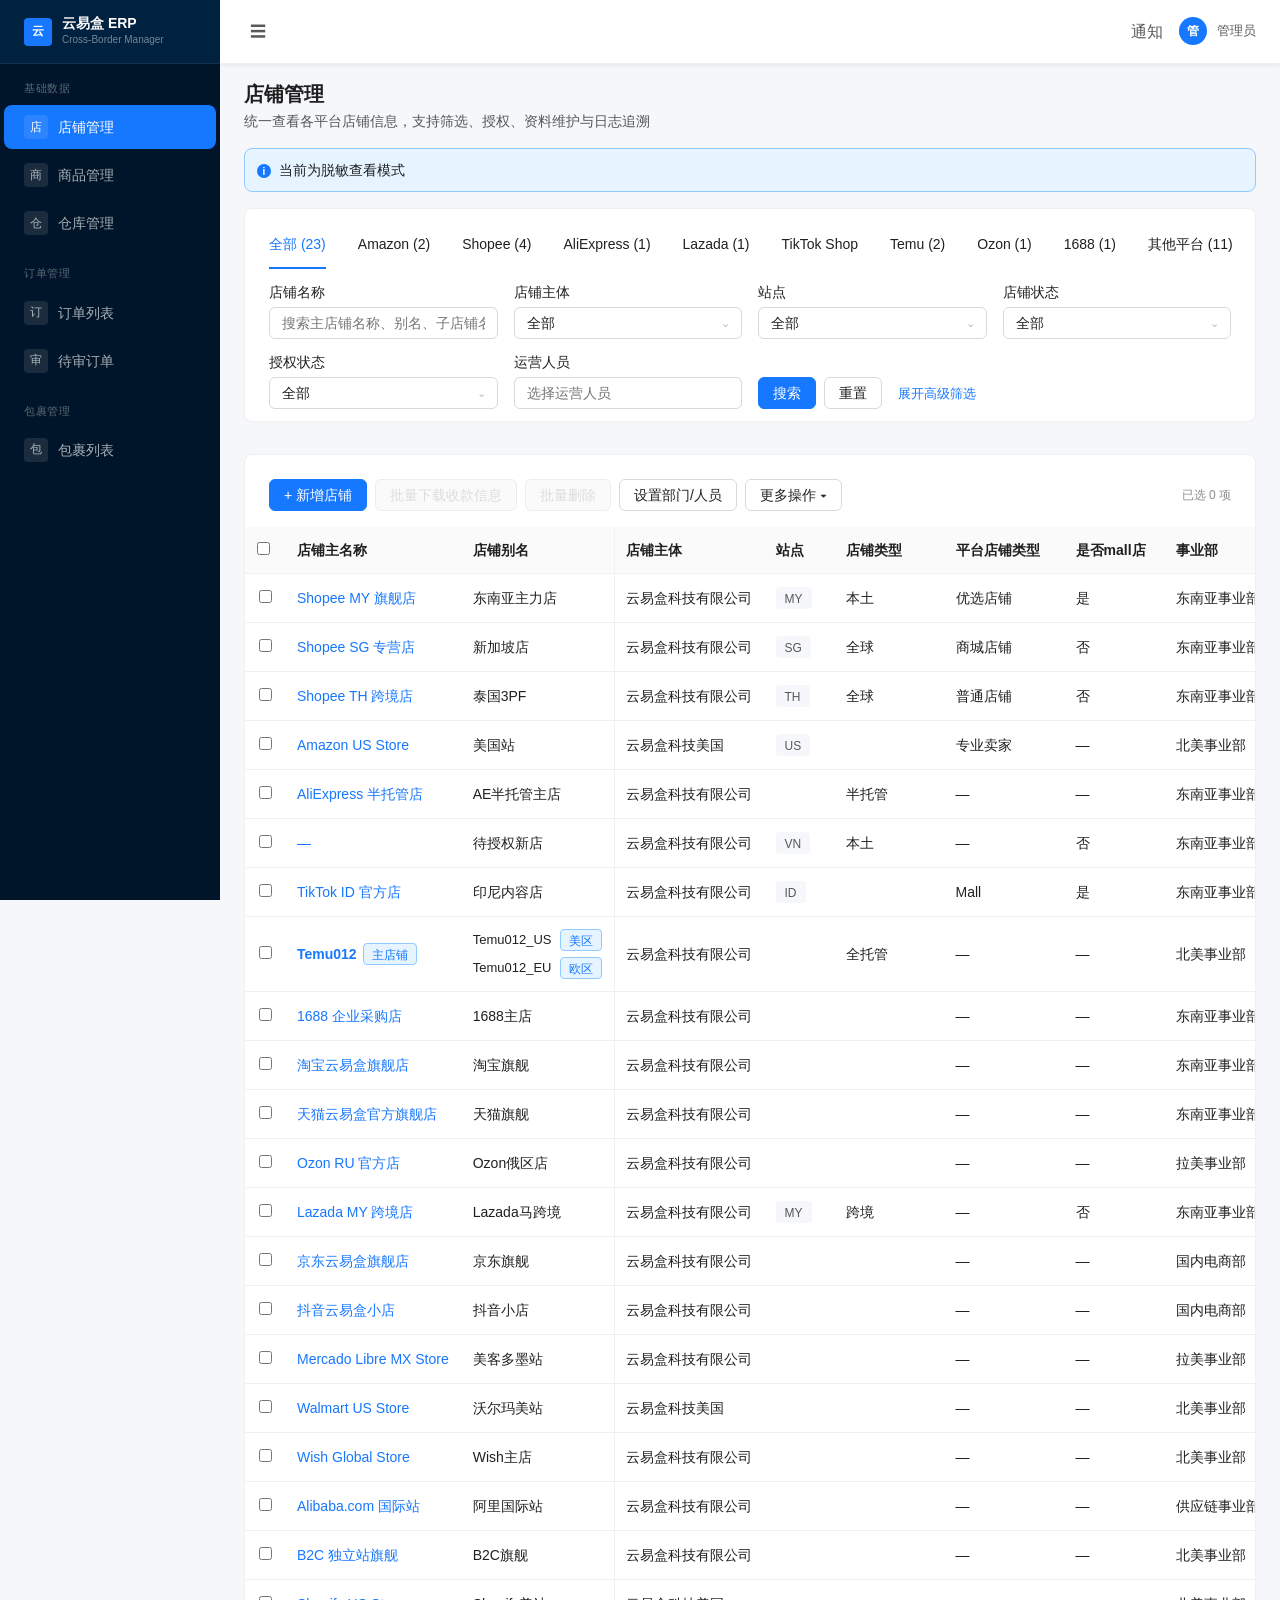
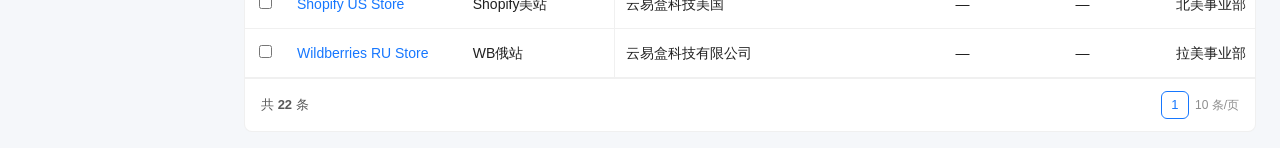
==== prototype/store-management/index.html @ 73f5e8ab "publish store-management 202608071005" ====
﻿<!doctype html>
<html lang="zh-CN">
<head>
  <!-- build:202608071005 -->
<meta name="build-commit" content="ozon-ui-202608041520">
<meta name="build-time" content="2026-08-04T15:20:00+08:00">
  <meta charset="UTF-8" />
  <meta name="viewport" content="width=device-width, initial-scale=1.0" />
  <title>店铺管理 · 跨境电商 ERP</title>
  <link rel="stylesheet" href="../../ui-library/tokens.css" />
  <link rel="stylesheet" href="styles.css?v=202608071005" />
</head>
<body>
<div class="erp-shell">

  <!-- 左侧导航 -->
  <aside class="sidebar">
    <div class="brand">
      <div class="brand-mark">云</div>
      <div>
        <div class="brand-title">云易盒 ERP</div>
        <div class="brand-subtitle">Cross-Border Manager</div>
      </div>
    </div>
    <nav class="side-menu">
      <div class="menu-group">基础数据</div>
      <button class="side-item active"><span class="side-icon">店</span><span>店铺管理</span></button>
      <button class="side-item"><span class="side-icon">商</span><span>商品管理</span></button>
      <button class="side-item"><span class="side-icon">仓</span><span>仓库管理</span></button>
      <div class="menu-group">订单管理</div>
      <button class="side-item"><span class="side-icon">订</span><span>订单列表</span></button>
      <button class="side-item"><span class="side-icon">审</span><span>待审订单</span></button>
      <div class="menu-group">包裹管理</div>
      <button class="side-item"><span class="side-icon">包</span><span>包裹列表</span></button>
    </nav>
  </aside>

  <!-- 主区域 -->
  <main class="main">
    <header class="page-header">
      <div class="header-left">
        <button class="header-icon-btn">☰</button>
      </div>
      <div class="header-meta">
        <button class="header-icon-btn">通知</button>
        <span class="avatar">管</span><span>管理员</span>
      </div>
    </header>

    <!-- 页面标题 -->
    <section class="page-title-panel">
      <div>
        <h1>店铺管理</h1>
        <p>统一查看各平台店铺信息，支持筛选、授权、资料维护与日志追溯</p>
      </div>
    </section>

    <section class="sensitive-alert">当前为脱敏查看模式</section>

    <!-- 平台 Tab -->
    <section class="platform-tabs">
      <button class="platform-tab active">全部 (23)</button>
      <button class="platform-tab">Amazon (2)</button>
      <button class="platform-tab">Shopee (4)</button>
      <button class="platform-tab">AliExpress (1)</button>
      <button class="platform-tab">Lazada (1)</button>
      <button class="platform-tab">TikTok Shop</button>
      <button class="platform-tab">Temu (2)</button>
      <button class="platform-tab">Ozon (1)</button>
      <button class="platform-tab">1688 (1)</button>
      <button class="platform-tab">其他平台 (11)</button>
    </section>

    <!-- 查询区 -->
    <section class="content-panel query-panel">
      <div class="query-grid">
        <div class="field">
          <label>店铺名称</label>
          <input id="filterKeyword" placeholder="搜索主店铺名称、别名、子店铺名称" />
        </div>
        <div class="field">
          <label>店铺主体</label>
          <select class="ant-select" id="filterBody"><option>全部</option><option>云易盒科技有限公司</option><option>云易盒科技美国</option></select>
        </div>
        <div class="field">
          <label>站点</label>
          <select class="ant-select" id="filterSite"><option>全部</option><option>MY</option><option>SG</option><option>TH</option><option>TW</option><option>ID</option><option>VN</option><option>PH</option><option>BR</option><option>US</option><option>EU</option><option>RU</option><option>CN</option></select>
        </div>
        <div class="field">
          <label>店铺状态</label>
          <select class="ant-select" id="filterStatus"><option>全部</option><option>启用</option><option>停用</option><option>注销</option></select>
        </div>
        <div class="field">
          <label>授权状态</label>
          <select class="ant-select" id="filterAuth"><option>全部</option><option>已授权</option><option>即将过期</option><option>已过期</option><option>未授权</option></select>
        </div>
        <div class="field">
          <label>运营人员</label>
          <input id="filterOperator" placeholder="选择运营人员" />
        </div>
        <div class="field advanced-field" hidden>
          <label>是否主账号</label>
          <select class="ant-select" id="filterMainAccount"><option>全部</option><option>是</option><option>否</option></select>
        </div>
        <div class="field advanced-field" hidden>
          <label>是否 SIP</label>
          <select class="ant-select" id="filterSip"><option>全部</option><option>是</option><option>否</option></select>
        </div>
        <div class="field advanced-field" hidden>
          <label>平台店铺类型</label>
          <select class="ant-select" id="filterPlatformType"><option>全部</option><option>优选店铺</option><option>商城店铺</option><option>普通店铺</option><option>专业卖家</option></select>
        </div>
        <div class="field advanced-field" hidden>
          <label>事业部</label>
          <select class="ant-select" id="filterBU"><option>全部</option><option>东南亚事业部</option><option>北美事业部</option><option>拉美事业部</option></select>
        </div>
        <div class="query-actions">
          <button class="btn primary" id="btnSearch" type="button">搜索</button>
          <button class="btn" id="btnReset" type="button">重置</button>
          <button class="btn-link" id="btnToggleAdvanced" type="button">展开高级筛选</button>
        </div>
      </div>
    </section>

    <!-- 操作区 -->
    <section class="action-bar">
      <div class="action-left">
        <button class="btn primary" id="btnAddStore">+ 新增店铺</button>
        <button class="btn" disabled id="btnBatchDownloadPayment" type="button">批量下载收款信息</button>
        <button class="btn" disabled id="btnBatchDelete">批量删除</button>
        <button class="btn">设置部门/人员</button>
        <div class="action-dropdown">
          <button class="btn">更多操作 ▾</button>
        </div>
      </div>
      <div class="action-right">
        <span class="action-count" id="selectedCount">已选 0 项</span>
      </div>
    </section>

    <!-- 列表区 -->
    <section class="content-panel list-panel">
      <div class="table-wrap">
        <table class="data-table" id="storeTable">
          <thead>
            <tr>
              <th class="col-check"><input type="checkbox" id="selectAll" /></th>
              <th class="col-name">店铺主名称</th>
              <th class="col-alias">店铺别名</th>
              <th class="col-body">店铺主体</th>
              <th class="col-site col-site-field">站点</th>
              <th class="col-region platform-col platform-amazon">区域</th>
              <th class="col-type col-type-field">店铺类型</th>
              <th class="col-platform-type">平台店铺类型</th>
              <th class="col-sub platform-col platform-shopee">子店铺名称</th>
              <th class="col-shopee-ext platform-col platform-shopee">主账号 / SIP</th>
              <th class="col-mall platform-col platform-mall">是否mall店</th>
              <th class="col-child-count platform-col platform-shopee">关联子店铺数</th>
              <th class="col-ad-name platform-col platform-tiktok">广告户名称</th>
              <th class="col-bc-id platform-col platform-tiktok">BC ID</th>
              <th class="col-bu">事业部</th>
              <th class="col-status">店铺状态</th>
              <th class="col-auth">授权状态</th>
              <th class="col-auth-time">授权时间</th>
              <th class="col-expire">授权到期</th>
              <th class="col-sync">同步订单时间</th>
              <th class="col-ops">运营/客服</th>
              <th class="col-actions">操作</th>
            </tr>
          </thead>
          <tbody id="storeTableBody"></tbody>
        </table>
      </div>
      <div class="table-footer">
        <span>共 <strong id="totalCount">5</strong> 条</span>
        <div class="pagination">
          <button class="page-btn active">1</button>
          <span class="page-size">10 条/页</span>
        </div>
      </div>
    </section>
  </main>
</div>

<!-- ============ 关联子店铺列表 ============ -->
<div class="drawer-overlay" id="drawerChildStores" hidden>
  <div class="drawer child-store-drawer">
    <div class="drawer-header">
      <div class="drawer-title-row">
        <button class="drawer-close inline-close" id="btnCloseChildStores">✕</button>
        <h3>关联子店铺列表</h3>
        <span class="tag tag-blue" id="childParentAlias">—</span>
      </div>
    </div>
    <div class="drawer-body">
      <p class="drawer-help" id="childStoreSummary">当前全球店主账号关联的子店铺，子店铺授权 Token 随主账号统一刷新。</p>
      <table class="child-store-table">
        <thead>
          <tr>
            <th>系统别名</th>
            <th>站点</th>
            <th>授权状态</th>
            <th>操作</th>
          </tr>
        </thead>
        <tbody id="childStoreRows"></tbody>
      </table>
    </div>
  </div>
</div>

<!-- ============ 授权成功后批量权限设置 ============ -->
<div class="modal-overlay" id="modalPostAuthPermission" hidden>
  <div class="modal post-auth-permission-modal">
    <div class="modal-header">
      <div>
        <h3>批量设置店铺用户权限</h3>
        <p class="modal-subtitle">授权成功后，为本次录入的店铺快速分配可访问用户与权限。</p>
      </div>
      <button class="modal-close" id="btnClosePostAuthPermission">✕</button>
    </div>
    <div class="modal-body">
      <div class="alert-info permission-guide">已录入 <strong id="postAuthStoreCount">0</strong> 个店铺。勾选用户与权限后，将批量应用到下方店铺。</div>
      <div class="form-section-title">本次授权店铺</div>
      <div class="permission-store-list" id="postAuthStoreList"></div>
      <div class="form-section-title">选择用户</div>
      <div class="checkbox-grid permission-user-grid">
        <label><input type="checkbox" class="permission-user-check" value="张三" checked /> 张三</label>
        <label><input type="checkbox" class="permission-user-check" value="李四" /> 李四</label>
        <label><input type="checkbox" class="permission-user-check" value="王五" /> 王五</label>
        <label><input type="checkbox" class="permission-user-check" value="赵六" /> 赵六</label>
      </div>
      <div class="form-section-title">批量权限</div>
      <div class="checkbox-grid">
        <label><input type="checkbox" class="post-auth-permission-check" value="订单查看" checked /> 订单查看</label>
        <label><input type="checkbox" class="post-auth-permission-check" value="商品管理" /> 商品管理</label>
        <label><input type="checkbox" class="post-auth-permission-check" value="库存同步" /> 库存同步</label>
        <label><input type="checkbox" class="post-auth-permission-check" value="资金信息查看" /> 资金信息查看</label>
      </div>
    </div>
    <div class="modal-footer">
      <button class="btn" id="btnSkipPostAuthPermission" type="button">稍后设置</button>
      <button class="btn primary" id="btnSavePostAuthPermission" type="button">批量设置并完成</button>
    </div>
  </div>
</div>

<!-- ============ Shopee 授权回调后系统录入 ============ -->
<div class="modal-overlay" id="modalShopeeAuthResult" hidden>
  <div class="modal shopee-auth-modal">
    <div class="modal-header">
      <h3>Shopee 平台新增授权录入</h3>
      <button class="modal-close" id="btnCloseShopeeAuthResult">✕</button>
    </div>
    <div class="modal-body">
      <div class="auth-progress">
        <div class="progress-step done"><span>✓</span><strong>发起授权</strong></div>
        <div class="progress-line"></div>
        <div class="progress-step done"><span>✓</span><strong>平台确认</strong></div>
        <div class="progress-line"></div>
        <div class="progress-step active"><span>3</span><strong>系统录入</strong></div>
      </div>
      <div class="auth-result-state">
        <div class="success-mark">✓</div>
        <h3>授权成功！共获取到 <span id="shopeeAssetCount">0</span> 个店铺资产</h3>
        <p>请为以下店铺设置系统别名，以便在系统内标识。所有返回店铺均填写后才可确认录入。</p>
      </div>
      <div class="alias-error" id="aliasError" hidden>请补充所有店铺的系统别名；不需要录入时请点击取消录入。</div>
      <table class="auth-result-table">
        <thead>
          <tr>
            <th>后台店铺名称</th>
            <th>站点</th>
            <th>系统别名（必填）</th>
          </tr>
        </thead>
        <tbody id="shopeeAuthAssetRows"></tbody>
      </table>
      <p class="form-help">主店铺与所有子店铺都必须完成命名后才允许保存；未填写时系统不会创建任何店铺记录。</p>
    </div>
    <div class="modal-footer">
      <button class="btn" id="btnCancelShopeeAuthResult" type="button">取消录入</button>
      <button class="btn primary" id="btnConfirmShopeeAuthResult" type="button">确认录入系统</button>
    </div>
  </div>
</div>

<!-- ============ 店铺详情抽屉 ============ -->
<div class="drawer-overlay" id="drawerDetail" hidden>
  <div class="drawer detail-primary">
    <div class="drawer-header">
      <h3 id="detailDrawerTitle">店铺详情</h3>
      <button class="drawer-close" id="btnCloseDetail">✕</button>
    </div>
    <div class="drawer-body">
      <!-- 顶部摘要 -->
      <div class="detail-summary">
        <div class="summary-item"><span class="summary-label">店铺名称</span><span class="summary-value" id="detailName">—</span></div>
        <div class="summary-item"><span class="summary-label">平台</span><span id="detailPlatform" class="tag tag-blue">Shopee</span></div>
        <div class="summary-item" id="detailSiteItem"><span class="summary-label">站点</span><span id="detailSite" class="tag">—</span></div>
        <div class="summary-item"><span class="summary-label">店铺状态</span><span id="detailStatus" class="tag tag-green">启用</span></div>
        <div class="summary-item"><span class="summary-label">授权状态</span><span id="detailAuthStatus" class="tag tag-green">已授权</span></div>
      </div>

      <!-- Tabs -->
      <div class="detail-tabs">
        <button class="detail-tab active" data-tab="basic">基础资料</button>
        <button class="detail-tab" data-tab="biz">业务信息</button>
        <button class="detail-tab" data-tab="auth">授权信息</button>
        <button class="detail-tab" data-tab="log">操作日志</button>
      </div>

      <!-- 基础资料 -->
      <div class="tab-content active" id="tabBasic">
        <div class="tab-toolbar">
          <button class="btn primary" id="btnEditBasic" type="button">编辑基础资料</button>
        </div>
        <div class="card">
          <div class="card-title">基础识别信息</div>
          <div class="desc-grid">
            <div class="desc-item"><span class="desc-label">电商平台</span><span class="desc-value" id="basicPlatform">—</span></div>
            <div class="desc-item"><span class="desc-label">云易盒店铺别名</span><span class="desc-value" id="basicAlias">—</span></div>
            <div class="desc-item"><span class="desc-label">后台店铺ID</span><span class="desc-value" id="basicShopId">—</span></div>
            <div class="desc-item"><span class="desc-label">后台店铺名称</span><span class="desc-value" id="basicShopName">—</span></div>
            <div class="desc-item"><span class="desc-label">店铺邮箱</span><span class="desc-value" id="basicEmail">—</span></div>
            <div class="desc-item" id="basicSiteItem"><span class="desc-label">站点</span><span class="desc-value" id="basicSite">—</span></div>
            <div class="desc-item" id="basicTypeItem"><span class="desc-label">店铺类型</span><span class="desc-value" id="basicType">—</span></div>
            <div class="desc-item platform-detail-shopee"><span class="desc-label">是否主账号授权</span><span class="desc-value" id="basicMainAcct">—</span></div>
            <div class="desc-item platform-detail-shopee"><span class="desc-label">是否SIP</span><span class="desc-value" id="basicSip">—</span></div>
            <div class="desc-item platform-detail-mall"><span class="desc-label">是否mall店</span><span class="desc-value" id="basicIsMall">—</span></div>
            <div class="desc-item platform-detail-tiktok"><span class="desc-label">广告户 ID</span><span class="desc-value" id="basicAdAccountId">—</span></div>
            <div class="desc-item platform-detail-tiktok"><span class="desc-label">BC ID</span><span class="desc-value" id="basicBcId">—</span></div>
          </div>
        </div>
        <div class="card">
          <div class="card-title">账号环境与注册信息</div>
          <div class="desc-grid">
            <div class="desc-item"><span class="desc-label">浏览器名称</span><span class="desc-value" id="basicBrowserName">—</span></div>
            <div class="desc-item"><span class="desc-label">浏览器店铺名称</span><span class="desc-value" id="basicBrowserStore">—</span></div>
            <div class="desc-item"><span class="desc-label">账号注册类型</span><span class="desc-value" id="basicAccountType">—</span></div>
            <div class="desc-item"><span class="desc-label">注册类型</span><span class="desc-value" id="basicRegistrationType">—</span></div>
            <div class="desc-item"><span class="desc-label">注册主体</span><span class="desc-value" id="basicRegistrationCompany">—</span></div>
            <div class="desc-item"><span class="desc-label">注册/信用代码</span><span class="desc-value" id="basicRegistrationCode">—</span></div>
            <div class="desc-item"><span class="desc-label">企业注册时间</span><span class="desc-value" id="basicRegistrationDate">—</span></div>
          </div>
        </div>
      </div>

      <!-- 业务信息 -->
      <div class="tab-content" id="tabBiz" hidden>
        <div class="tab-toolbar">
          <div class="sensitive-bar" id="sensitiveBar">当前为脱敏查看模式</div>
          <button class="btn" id="btnUnlockSensitive" type="button">查看完整资金信息</button>
          <button class="btn" id="btnLockSensitive" type="button" hidden>重新锁定资金信息</button>
          <button class="btn primary" id="btnEditBiz" type="button">编辑业务信息</button>
        </div>
        <div class="card">
          <div class="card-title">生命周期信息</div>
          <div class="desc-grid">
            <div class="desc-item"><span class="desc-label">账号需求部门</span><span class="desc-value" id="bizDept">—</span></div>
            <div class="desc-item"><span class="desc-label">账号需求负责人</span><span class="desc-value" id="bizOwner">—</span></div>
            <div class="desc-item"><span class="desc-label">店铺使用状态</span><span class="desc-value" id="bizUseStatus">—</span></div>
            <div class="desc-item"><span class="desc-label">注销日期</span><span class="desc-value" id="bizCancelDate">—</span></div>
          </div>
        </div>
        <div class="card">
          <div class="card-title">收款信息</div>
          <div class="card-actions">
            <button class="btn" id="btnDownloadPayment" type="button">下载收款信息</button>
          </div>
          <div class="payment-list" id="paymentList"></div>
        </div>
        <div class="card">
          <div class="card-title">保证金信息</div>
          <div class="desc-grid">
            <div class="desc-item"><span class="desc-label">是否缴纳保证金</span><span class="desc-value" id="depositHas">—</span></div>
            <div class="desc-item"><span class="desc-label">保证金退回状态</span><span class="desc-value" id="depositRefundStatus">—</span></div>
            <div class="desc-item"><span class="desc-label">保证金缴纳账号</span><span class="desc-value sensitive-value" id="depositAccount">—</span></div>
            <div class="desc-item"><span class="desc-label">保证金缴纳金额</span><span class="desc-value" id="depositAmount">—</span></div>
            <div class="desc-item"><span class="desc-label">保证金退回时间</span><span class="desc-value" id="depositRefundTime">—</span></div>
            <div class="desc-item"><span class="desc-label">退回流水号</span><span class="desc-value" id="depositRefundTransactionId">—</span></div>
          </div>
        </div>
        <div class="card">
          <div class="card-title">运营归属与备注</div>
          <div class="desc-grid">
            <div class="desc-item"><span class="desc-label">运营人员</span><span class="desc-value" id="bizOperator">—</span></div>
            <div class="desc-item"><span class="desc-label">客服人员</span><span class="desc-value" id="bizCs">—</span></div>
            <div class="desc-item"><span class="desc-label">事业部</span><span class="desc-value" id="bizBu">—</span></div>
            <div class="desc-item desc-wide"><span class="desc-label">备注</span><span class="desc-value" id="bizRemarks">—</span></div>
          </div>
        </div>
        <div class="card">
          <div class="card-title">关键字段变更记录</div>
          <div class="change-records">
            <div>
              <h4>注册主体变更</h4>
              <div id="bodyChangeRecords"></div>
            </div>
            <div>
              <h4>收款信息变更</h4>
              <div id="paymentChangeRecords"></div>
            </div>
          </div>
        </div>
      </div>

      <!-- 授权信息 -->
      <div class="tab-content" id="tabAuth" hidden>
        <!-- 非 Temu/Ozon：通用店铺授权摘要 -->
        <div class="card" id="genericAuthCard">
          <div class="card-title">店铺授权</div>
          <div class="desc-grid">
            <div class="desc-item"><span class="desc-label">授权状态</span><span id="authStatus" class="tag tag-green">—</span></div>
            <div class="desc-item"><span class="desc-label">授权时间</span><span class="desc-value" id="authTime">—</span></div>
            <div class="desc-item"><span class="desc-label">过期时间</span><span class="desc-value" id="authExpire">—</span></div>
            <div class="desc-item"><span class="desc-label">剩余天数</span><span class="desc-value" id="authRemain">—</span></div>
            <div class="desc-item"><span class="desc-label">主账号信息</span><span class="desc-value" id="authMainAccount">—</span></div>
          </div>
        </div>

        <!-- TikTok：广告授权信息（规则与列表气泡一致） -->
        <div class="card" id="tiktokAdAuthCard" hidden>
          <div class="card-title">广告授权信息</div>
          <div class="ad-auth-meta" style="margin-bottom:12px;">
            <span class="desc-label">广告授权状态</span>
            <span id="tiktokAdAuthStatus" class="tag tag-gray">—</span>
          </div>
          <div id="tiktokAdAuthList" class="tk-ad-account-list"></div>
        </div>

        <!-- Ozon：内联授权编辑 -->
        <div class="card" id="ozonAuthCard" hidden>
          <div class="card-title-bar">
            <div class="card-title" style="margin:0;border:none;padding:0;">店铺授权</div>
            <div class="ozon-auth-icons">
              <button type="button" class="icon-btn ozon-edit" id="btnOzonAuthEdit" title="编辑授权信息">✎</button>
              <button type="button" class="icon-btn primary" id="btnOzonAuthSave" title="保存" hidden>✓</button>
            </div>
          </div>
          <div class="ozon-auth-tip" id="ozonAuthTip" hidden>
            请编辑并完善 <strong>Client ID</strong>、<strong>API Key</strong> 完成授权（非必填，可稍后填写）
          </div>
          <div class="desc-grid ozon-auth-meta" style="margin-top:12px;">
            <div class="desc-item"><span class="desc-label">授权状态</span><span id="ozonAuthStatus" class="tag tag-green">—</span></div>
            <div class="desc-item"><span class="desc-label">过期时间</span><span class="desc-value" id="ozonAuthExpire">—</span></div>
            <div class="desc-item"><span class="desc-label">授权时间</span><span class="desc-value" id="ozonAuthTime">—</span></div>
            <div class="desc-item"><span class="desc-label">剩余天数</span><span class="desc-value" id="ozonAuthRemain">—</span></div>
            <div class="desc-item"><span class="desc-label">主账号信息</span><span class="desc-value" id="ozonAuthMainAccount">—</span></div>
          </div>
          <div class="ozon-cred-block" id="ozonCredBlock">
            <div class="ozon-field-row">
              <label class="ozon-field-label" for="inlineOzonClientId">Client ID:</label>
              <div class="ozon-field-control">
                <input class="form-input ozon-auth-input" id="inlineOzonClientId" placeholder="请输入" maxlength="20" disabled />
                <span class="ozon-view-value" id="viewOzonClientId" hidden>—</span>
              </div>
            </div>
            <div class="ozon-field-row">
              <label class="ozon-field-label" for="inlineOzonApiKey">API Key:</label>
              <div class="ozon-field-control">
                <input class="form-input ozon-auth-input" id="inlineOzonApiKey" placeholder="请输入" maxlength="36" disabled />
                <span class="ozon-view-value" id="viewOzonApiKey" hidden>—</span>
                <p class="token-field-note">注：账号授权后，数据会自动拉取，一般需要几十分钟到几小时不等。</p>
              </div>
            </div>
          </div>
        </div>

        <!-- Temu：内联授权编辑（字段同原抽屉，交互同 Ozon） -->
        <div class="card" id="temuAuthCard" hidden>
          <div class="card-title-bar">
            <div class="card-title" style="margin:0;border:none;padding:0;">店铺授权</div>
            <div class="temu-auth-icons">
              <button type="button" class="icon-btn ozon-edit" id="btnTemuAuthEdit" title="编辑授权信息">✎</button>
              <button type="button" class="icon-btn primary" id="btnTemuAuthSave" title="保存" hidden>✓</button>
            </div>
          </div>
          <div class="temu-auth-tip" id="temuAuthTip" hidden>
            请编辑并完善 <strong>商品拉取</strong>、<strong>订单拉取</strong> Token 信息完成授权（非必填，可稍后填写）
          </div>
          <div class="desc-grid temu-auth-meta" style="margin-top:12px;">
            <div class="desc-item"><span class="desc-label">授权状态</span><span id="temuAuthStatus" class="tag tag-green">—</span></div>
            <div class="desc-item"><span class="desc-label">过期时间</span><span class="desc-value" id="temuAuthExpire">—</span></div>
            <div class="desc-item"><span class="desc-label">授权时间</span><span class="desc-value" id="temuAuthTime">—</span></div>
            <div class="desc-item"><span class="desc-label">剩余天数</span><span class="desc-value" id="temuAuthRemain">—</span></div>
            <div class="desc-item"><span class="desc-label">主账号信息</span><span class="desc-value" id="temuAuthMainAccount">—</span></div>
          </div>

          <div class="token-kind-tabs" id="temuTokenKindTabs">
            <button type="button" class="token-kind-tab active" data-token-kind="product">商品拉取 Token 信息</button>
            <button type="button" class="token-kind-tab" data-token-kind="order">订单拉取 Token 信息</button>
          </div>

          <div class="temu-token-pane" id="temuTokenPaneProduct">
            <p class="token-hint">平台限制，token按照店铺维度，不用区分地区</p>
            <div class="token-panel" id="authProductTokenPanelView">
              <div class="token-form-row"><span class="token-label">access_token:</span><span class="token-value" id="authProductAccessToken">—</span></div>
              <div class="token-form-row"><span class="token-label">App Key:</span><span class="token-value" id="authProductAppKey">—</span></div>
              <div class="token-form-row"><span class="token-label">App Secret:</span><span class="token-value" id="authProductAppSecret">—</span></div>
            </div>
            <div class="token-panel token-panel-edit" id="authProductTokenPanelEdit" hidden>
              <div class="token-form-row">
                <label class="token-label" for="editProductAccessToken">access_token:</label>
                <input class="form-input temu-auth-input" id="editProductAccessToken" placeholder="accessToken" maxlength="128" />
              </div>
              <div class="token-form-row">
                <label class="token-label" for="editProductAppKey">App Key:</label>
                <input class="form-input temu-auth-input" id="editProductAppKey" placeholder="appKey" maxlength="64" />
              </div>
              <div class="token-form-row">
                <label class="token-label" for="editProductAppSecret">App Secret:</label>
                <input class="form-input temu-auth-input" id="editProductAppSecret" placeholder="appSecret" maxlength="64" />
              </div>
            </div>
          </div>

          <div class="temu-token-pane" id="temuTokenPaneOrder" hidden>
            <div class="token-region-tabs" id="authOrderTokenTabs">
              <button type="button" class="token-region-tab active" data-region="us">美区</button>
              <button type="button" class="token-region-tab" data-region="eu">欧区</button>
              <button type="button" class="token-region-tab" data-region="global">全球</button>
            </div>
            <div class="token-panel" id="authOrderTokenPanelView">
              <div class="token-form-row"><span class="token-label">access_token:</span><span class="token-value" id="authOrderAccessToken">—</span></div>
              <div class="token-form-row"><span class="token-label">App Key:</span><span class="token-value" id="authOrderAppKey">—</span></div>
              <div class="token-form-row"><span class="token-label">App Secret:</span><span class="token-value" id="authOrderAppSecret">—</span></div>
            </div>
            <div class="token-panel token-panel-edit" id="authOrderTokenPanelEdit" hidden>
              <div class="token-form-row">
                <label class="token-label" for="editOrderAccessToken">access_token:</label>
                <input class="form-input temu-auth-input" id="editOrderAccessToken" placeholder="accessToken" maxlength="128" />
              </div>
              <div class="token-form-row">
                <label class="token-label" for="editOrderAppKey">App Key:</label>
                <input class="form-input temu-auth-input" id="editOrderAppKey" placeholder="appKey" maxlength="64" />
              </div>
              <div class="token-form-row">
                <label class="token-label" for="editOrderAppSecret">App Secret:</label>
                <input class="form-input temu-auth-input" id="editOrderAppSecret" placeholder="appSecret" maxlength="64" />
              </div>
            </div>
          </div>
          <p class="form-help" style="margin-top:12px;">商品拉取、订单拉取 Token 信息均为非必填；保存后将据此更新授权状态与有效期。</p>
        </div>

        <!-- 1688：与 Amazon 等一致走跳转授权；内联 Token 卡片保留但默认隐藏 -->
        <div class="card" id="alibabaAuthCard" hidden>
          <div class="card-title-bar">
            <div class="card-title" style="margin:0;border:none;padding:0;">店铺授权</div>
            <div class="alibaba-auth-icons">
              <button type="button" class="icon-btn ozon-edit" id="btnAlibabaAuthEdit" title="编辑授权信息">✎</button>
              <button type="button" class="icon-btn primary" id="btnAlibabaAuthSave" title="保存" hidden>✓</button>
            </div>
          </div>
          <div class="alibaba-auth-tip" id="alibabaAuthTip" hidden>
            请编辑并完善 <strong>access Token</strong> 完成授权（必填）
          </div>
          <div class="desc-grid alibaba-auth-meta" style="margin-top:12px;">
            <div class="desc-item"><span class="desc-label">授权状态</span><span id="alibabaAuthStatus" class="tag tag-green">—</span></div>
            <div class="desc-item"><span class="desc-label">过期时间</span><span class="desc-value" id="alibabaAuthExpire">—</span></div>
            <div class="desc-item"><span class="desc-label">授权时间</span><span class="desc-value" id="alibabaAuthTime">—</span></div>
            <div class="desc-item"><span class="desc-label">剩余天数</span><span class="desc-value" id="alibabaAuthRemain">—</span></div>
            <div class="desc-item"><span class="desc-label">主账号信息</span><span class="desc-value" id="alibabaAuthMainAccount">—</span></div>
          </div>
          <div class="ozon-cred-block" id="alibabaCredBlock">
            <div class="ozon-field-row">
              <label class="ozon-field-label required" for="inlineAlibabaAccessToken">access Token:</label>
              <div class="ozon-field-control">
                <input class="form-input alibaba-auth-input" id="inlineAlibabaAccessToken" placeholder="请输入 access Token" maxlength="128" disabled />
                <span class="ozon-view-value" id="viewAlibabaAccessToken" hidden>—</span>
                <p class="token-field-note">注：账号授权后，数据会自动拉取，一般需要几十分钟到几小时不等。</p>
              </div>
            </div>
          </div>
        </div>

        <!-- 京东：内联授权编辑（交互同 Ozon） -->
        <div class="card" id="jdAuthCard" hidden>
          <div class="card-title-bar">
            <div class="card-title" style="margin:0;border:none;padding:0;">店铺授权</div>
            <div class="jd-auth-icons">
              <button type="button" class="icon-btn ozon-edit" id="btnJdAuthEdit" title="编辑授权信息">✎</button>
              <button type="button" class="icon-btn primary" id="btnJdAuthSave" title="保存" hidden>✓</button>
            </div>
          </div>
          <div class="jd-auth-tip" id="jdAuthTip" hidden>
            请编辑并完善 <strong>appKey</strong>、<strong>token</strong>、<strong>refresh_token</strong> 完成授权（非必填，可稍后填写）
          </div>
          <div class="desc-grid jd-auth-meta" style="margin-top:12px;">
            <div class="desc-item"><span class="desc-label">授权状态</span><span id="jdAuthStatus" class="tag tag-green">—</span></div>
            <div class="desc-item"><span class="desc-label">过期时间</span><span class="desc-value" id="jdAuthExpire">—</span></div>
            <div class="desc-item"><span class="desc-label">授权时间</span><span class="desc-value" id="jdAuthTime">—</span></div>
            <div class="desc-item"><span class="desc-label">剩余天数</span><span class="desc-value" id="jdAuthRemain">—</span></div>
            <div class="desc-item"><span class="desc-label">主账号信息</span><span class="desc-value" id="jdAuthMainAccount">—</span></div>
          </div>
          <div class="ozon-cred-block" id="jdCredBlock">
            <div class="ozon-field-row">
              <label class="ozon-field-label" for="inlineJdAppKey">appKey:</label>
              <div class="ozon-field-control">
                <input class="form-input jd-auth-input" id="inlineJdAppKey" placeholder="请输入 appKey" maxlength="64" disabled />
              </div>
            </div>
            <div class="ozon-field-row">
              <label class="ozon-field-label" for="inlineJdToken">token:</label>
              <div class="ozon-field-control">
                <input class="form-input jd-auth-input" id="inlineJdToken" placeholder="请输入 token" maxlength="128" disabled />
              </div>
            </div>
            <div class="ozon-field-row">
              <label class="ozon-field-label" for="inlineJdRefreshToken">refresh_token:</label>
              <div class="ozon-field-control">
                <input class="form-input jd-auth-input" id="inlineJdRefreshToken" placeholder="请输入 refresh_token" maxlength="128" disabled />
                <p class="token-field-note">注：账号授权后，数据会自动拉取，一般需要几十分钟到几小时不等。</p>
              </div>
            </div>
          </div>
        </div>

        <div class="card" id="mainAccountCard" hidden>
          <div class="card-title">同一主账号下其他店铺</div>
          <div id="relatedStores" class="related-list"></div>
          <div class="alert-info" id="unrecordedStoresTip" hidden>该主账号下还有 <strong id="unrecordedStoresCount">0</strong> 个店铺未录入，是否录入？</div>
        </div>
      </div>

      <!-- 操作日志 -->
      <div class="tab-content" id="tabLog" hidden>
        <table class="data-table">
          <thead>
            <tr><th>操作时间</th><th>操作人</th><th>模块</th><th>操作类型</th><th>变更内容</th></tr>
          </thead>
          <tbody id="operationLogBody"></tbody>
        </table>
      </div>
    </div>
  </div>
</div>

<!-- ============ 编辑基础资料抽屉 ============ -->
<div class="drawer-overlay" id="drawerEditBasic" hidden>
  <div class="drawer" style="width:640px;">
    <div class="drawer-header">
      <h3>编辑基础资料</h3>
      <button class="drawer-close" id="btnCloseEditBasic">✕</button>
    </div>
    <div class="drawer-body">
      <div class="form-section-title">基础识别信息</div>
      <div class="form-grid">
        <div class="form-group" id="editPlatformReadonlyGroup"><label class="form-label">电商平台</label><div class="form-readonly" id="editPlatform">—</div></div>
        <div class="form-group" id="editPlatformSelectGroup" hidden>
          <label class="form-label required">电商平台</label>
          <select class="ant-select" id="editPlatformSelect">
            <option value="">请选择电商平台</option>
            <option>Shopee</option>
            <option>Amazon</option>
            <option>TikTok Shop</option>
            <option>Lazada</option>
            <option>AliExpress</option>
            <option>Temu</option>
            <option>Ozon</option>
            <option>1688</option>
            <option>淘宝</option>
            <option>天猫</option>
            <option>京东</option>
            <option>抖音</option>
            <option>美客多</option>
            <option>沃尔玛</option>
            <option>Wish</option>
            <option>阿里巴巴国际</option>
            <option>B2C</option>
            <option>Shopify</option>
            <option>Wildberries</option>
          </select>
        </div>
        <div class="form-group"><label class="form-label required">云易盒店铺别名</label><input class="form-input" id="editAlias" /></div>
        <div class="form-group"><label class="form-label">店铺邮箱</label><input class="form-input" id="editStoreEmail" /></div>
        <div class="form-group platform-edit-tiktok"><label class="form-label">广告户 ID</label><input class="form-input" id="editAdAccountId" placeholder="TikTok 店铺填写" /></div>
        <div class="form-group platform-edit-tiktok"><label class="form-label">BC ID</label><input class="form-input" id="editBcId" placeholder="TikTok 店铺填写" /></div>
        <div class="form-group"><label class="form-label">后台店铺ID</label><input class="form-input" id="editShopId" /></div>
        <div class="form-group"><label class="form-label">后台店铺名称</label><input class="form-input" id="editShopName" /></div>
        <div class="form-group" id="editSiteReadonlyGroup"><label class="form-label">站点</label><div class="form-readonly" id="editSite">—</div></div>
        <div class="form-group" id="editSiteSelectGroup" hidden>
          <label class="form-label required">站点</label>
          <select class="ant-select" id="editSiteSelect">
            <option value="">请选择站点</option>
            <option>MY</option>
            <option>SG</option>
            <option>TH</option>
            <option>TW</option>
            <option>ID</option>
            <option>VN</option>
            <option>PH</option>
            <option>US</option>
            <option>EU</option>
            <option>RU</option>
          </select>
        </div>
        <div class="form-group" id="editStoreTypeGroup"><label class="form-label required">店铺类型</label><select class="ant-select" id="editStoreType"><option value="">请选择店铺类型</option><option value="本土">本土</option><option value="全球">全球</option><option value="全托管">全托管</option><option value="半托管">半托管</option></select></div>
        <div class="form-group" id="editIsMallGroup" hidden>
          <label class="form-label required">是否mall店</label>
          <select class="ant-select" id="editIsMall">
            <option value="">请选择</option>
            <option value="是">是</option>
            <option value="否">否</option>
          </select>
        </div>
      </div>
      <div class="form-section" id="editTiktokAdAuthSection" hidden>
        <div class="form-section-title">广告授权信息</div>
        <p class="token-hint" style="margin-top:0;">展示规则与列表悬浮气泡一致：当前花费广告户置顶，已过滤废弃停用 / 待签约 / 确认失败</p>
        <div id="editTiktokAdAuthList" class="tk-ad-account-list"></div>
      </div>
      <div class="form-section-title">账号环境与注册信息</div>
      <div class="form-grid">
        <div class="form-group">
          <label class="form-label required">浏览器名称</label>
          <input type="hidden" id="editBrowserName" />
          <div class="enum-select" id="browserEnumSelect">
            <button class="enum-trigger" id="browserEnumTrigger" type="button">请选择浏览器名称</button>
            <div class="enum-dropdown" id="browserEnumDropdown" hidden>
              <div id="browserEnumOptions"></div>
              <button class="enum-add" id="btnAddBrowserEnum" type="button">+ 添加浏览器名称</button>
            </div>
          </div>
        </div>
        <div class="form-group"><label class="form-label required">浏览器店铺名称</label><input class="form-input" id="editBrowserStore" /></div>
        <div class="form-group"><label class="form-label required">账号注册类型</label><select class="ant-select" id="editAccountType"><option value="">请选择账号注册类型</option><option>自注册</option><option>购买</option></select></div>
        <div class="form-group"><label class="form-label required">注册类型</label><select class="ant-select" id="editRegistrationType"><option value="">请选择注册类型</option><option>企业</option><option>个人</option></select></div>
        <div class="form-group form-wide"><label class="form-label required">注册主体选择器</label><select class="ant-select" id="editRegistrationSubject"></select></div>
        <div class="form-group"><label class="form-label">注册/信用代码</label><div class="form-readonly" id="editRegistrationCode">—</div></div>
        <div class="form-group"><label class="form-label">企业注册时间</label><div class="form-readonly" id="editEnterpriseRegistrationTime">—</div></div>
      </div>
    </div>
    <div class="drawer-footer">
      <button class="btn" id="btnCancelEditBasic" type="button">取消</button>
      <button class="btn primary" id="btnSaveEditBasic" type="button">保存并关闭</button>
    </div>
  </div>
</div>

<!-- ============ TikTok 广告数据更新设置 ============ -->
<div class="modal-overlay" id="modalAdSync" hidden>
  <div class="modal" style="width:520px;">
    <div class="modal-header">
      <h3>设置广告数据更新时段</h3>
      <button class="modal-close" id="btnCloseAdSync">✕</button>
    </div>
    <div class="modal-body">
      <div class="auth-tip-card">
        <div class="auth-tip-title">广告授权已完成</div>
        <ul class="auth-tip-list">
          <li>系统会按所选时间段拉取 TikTok 广告数据</li>
          <li>该设置也可在已授权广告中单独修改</li>
        </ul>
      </div>
      <div class="form-grid">
        <div class="form-group">
          <label class="form-label required">开始日期</label>
          <input class="form-input" id="adSyncStart" placeholder="YYYY-MM-DD" />
        </div>
        <div class="form-group">
          <label class="form-label required">结束日期</label>
          <input class="form-input" id="adSyncEnd" placeholder="YYYY-MM-DD" />
        </div>
        <div class="form-group form-wide">
          <label class="form-label">更新频率</label>
          <select class="ant-select" id="adSyncFrequency">
            <option>每日 02:00</option>
            <option>每日 06:00</option>
            <option>每 6 小时</option>
          </select>
        </div>
      </div>
    </div>
    <div class="modal-footer">
      <button class="btn" id="btnCancelAdSync" type="button">取消</button>
      <button class="btn primary" id="btnSaveAdSync" type="button">保存设置</button>
    </div>
  </div>
</div>

<!-- ============ 编辑业务信息抽屉 ============ -->
<div class="drawer-overlay" id="drawerEditBiz" hidden>
  <div class="drawer" style="width:680px;">
    <div class="drawer-header">
      <h3>编辑业务信息</h3>
      <button class="drawer-close" id="btnCloseEditBiz">✕</button>
    </div>
    <div class="drawer-body">
      <div class="create-biz-tip" id="editBizCreateTip" hidden>基础资料已暂存。请继续完善业务信息并保存，完成后店铺即可新增成功。</div>
      <div class="form-section-title">生命周期信息</div>
      <div class="form-grid">
        <div class="form-group"><label class="form-label required">账号需求部门</label><select class="ant-select" id="editDept"><option value="">请选择</option><option>只加载一级部门</option></select></div>
        <div class="form-group"><label class="form-label required">账号需求负责人</label><input class="form-input" id="editOwner" /></div>
        <div class="form-group"><label class="form-label">店铺使用状态</label><input class="form-input" id="editUseStatus" /></div>
      </div>
      <div class="form-section-title">收款信息</div>
      <div class="payment-edit-list" id="paymentEditList"></div>
      <button class="btn" id="btnAddPaymentAccount" type="button">添加收款账号</button>
      <div class="form-section-title">保证金信息</div>
      <div class="form-grid">
        <div class="form-group"><label class="form-label">是否缴纳保证金</label><select class="ant-select" id="editHasDeposit"><option>否</option><option>是</option></select></div>
        <div class="form-group"><label class="form-label">保证金退回状态</label><select class="ant-select" id="editDepositRefundStatus"><option>无需退回</option><option>未退回</option><option>已退回</option></select></div>
        <div class="form-group"><label class="form-label">保证金缴纳账号</label><input class="form-input" id="editDepositAccount" /></div>
        <div class="form-group"><label class="form-label">保证金缴纳金额</label><input class="form-input" id="editDepositAmount" /></div>
        <div class="form-group"><label class="form-label">保证金退回时间</label><input class="form-input" id="editDepositRefundTime" /></div>
        <div class="form-group"><label class="form-label">退回流水号</label><input class="form-input" id="editDepositRefundTransactionId" /></div>
        <div class="form-group form-wide"><label class="form-label">备注</label><textarea class="form-input textarea" id="editRemarks"></textarea></div>
      </div>
    </div>
    <div class="drawer-footer">
      <button class="btn" id="btnCancelEditBiz" type="button">取消</button>
      <button class="btn primary" id="btnSaveEditBiz" type="button">保存并关闭</button>
    </div>
  </div>
</div>

<!-- ============ 选择授权类型 ============ -->
<div class="modal-overlay" id="modalAuthType" hidden>
  <div class="modal" style="width:420px;">
    <div class="modal-header">
      <h3>选择授权类型</h3>
      <button class="modal-close" id="btnCloseAuthType" type="button">✕</button>
    </div>
    <div class="modal-body">
      <p class="form-help" style="margin-bottom:12px;">当前店铺：<strong id="authTypeModalStore">—</strong></p>
      <div class="auth-type-option-list" id="authTypeOptionList"></div>
    </div>
    <div class="modal-footer">
      <button class="btn" id="btnCancelAuthType" type="button">取消</button>
    </div>
  </div>
</div>

<!-- ============ 店铺授权确认弹窗 ============ -->
<div class="modal-overlay" id="modalReAuth" hidden>
  <div class="modal" style="width:440px;">
    <div class="modal-header">
      <h3>店铺授权</h3>
      <button class="modal-close" id="btnCloseReAuth">✕</button>
    </div>
    <div class="modal-body">
      <div class="auth-tip-card">
        <div class="auth-tip-title">即将跳转 Shopee 店铺账号授权页面</div>
        <ul class="auth-tip-list">
          <li>当前授权将于 <strong id="reAuthExpire">—</strong> 到期</li>
          <li>本土/单店铺授权只更新授权有效期，不返回子店铺资产</li>
          <li>如需录入主店铺和子店铺名称，请在 Shopee 主账号/全球店铺行发起授权</li>
        </ul>
      </div>
    </div>
    <div class="modal-footer">
      <button class="btn" id="btnCancelReAuth">取消</button>
      <button class="btn primary" id="btnConfirmReAuth">前往 Shopee 单店铺授权</button>
    </div>
  </div>
</div>

<!-- TikTok 广告户悬浮气泡 -->
<div class="tk-ad-popover" id="tkAdAccountPopover" hidden>
  <div id="tkAdAccountPopoverBody" class="tk-ad-account-list"></div>
</div>

<script src="data.js?v=202608071005"></script>
<script src="script.js?v=202608071005"></script>
</body>
</html>
---- ui-library/tokens.css ----
/* ============================================================
   ERP UI Library · Foundation Tokens (v0.2)
   Baseline: Ant Design Pro v6 style semantics
   Theme modes: Default / Dark / Glass
   ============================================================ */

:root,
[data-theme="default"],
.theme-default {
  /* ---------- Brand ---------- */
  --color-primary-1: #e6f4ff;
  --color-primary-3: #91caff;
  --color-primary-6: #1677ff;
  --color-primary-7: #0958d9;
  --color-primary-bg: var(--color-primary-1);

  /* ---------- Status ---------- */
  --color-success: #52c41a;
  --color-success-bg: #f6ffed;
  --color-success-border: #b7eb8f;
  --color-warning: #faad14;
  --color-warning-bg: #fffbe6;
  --color-warning-border: #ffe58f;
  --color-error: #ff4d4f;
  --color-error-bg: #fff2f0;
  --color-error-border: #ffccc7;
  --color-info: #1677ff;

  /* ---------- Text ---------- */
  --color-text: rgba(0, 0, 0, 0.88);
  --color-text-secondary: rgba(0, 0, 0, 0.65);
  --color-text-tertiary: rgba(0, 0, 0, 0.45);
  --color-text-disabled: rgba(0, 0, 0, 0.25);
  --color-text-on-primary: #ffffff;
  --color-text-link: var(--color-primary-6);

  /* ---------- Background ---------- */
  --color-bg-layout: #f5f7fa;
  --color-bg-container: #ffffff;
  --color-bg-elevated: #ffffff;
  --color-bg-spotlight: #fafafa;
  --color-bg-disabled: rgba(0, 0, 0, 0.04);
  --color-bg-mask: rgba(0, 0, 0, 0.45);

  /* ---------- Border ---------- */
  --color-border: #d9d9d9;
  --color-border-secondary: #f0f0f0;
  --color-split: #f0f0f0;

  /* ---------- Typography ---------- */
  --font-family: -apple-system, BlinkMacSystemFont, "Segoe UI", "PingFang SC",
    "Hiragino Sans GB", "Microsoft YaHei", "Helvetica Neue", Arial, sans-serif;
  --font-size-xs: 12px;
  --font-size-sm: 13px;
  --font-size: 14px;
  --font-size-lg: 16px;
  --font-size-xl: 18px;
  --font-size-2xl: 20px;
  --font-size-3xl: 24px;
  --font-weight-regular: 400;
  --font-weight-medium: 500;
  --font-weight-semibold: 600;
  --line-height-base: 1.5715;

  /* ---------- Spacing ---------- */
  --space-1: 4px;
  --space-2: 8px;
  --space-3: 12px;
  --space-4: 16px;
  --space-5: 20px;
  --space-6: 24px;
  --space-8: 32px;
  --space-10: 40px;

  /* ---------- Radius ---------- */
  --radius-sm: 4px;
  --radius: 6px;
  --radius-lg: 8px;
  --radius-pill: 999px;

  /* ---------- Shadow ---------- */
  --shadow-1: 0 1px 2px 0 rgba(0, 0, 0, 0.03), 0 1px 6px -1px rgba(0, 0, 0, 0.02);
  --shadow-2: 0 6px 16px 0 rgba(0, 0, 0, 0.08), 0 3px 6px -4px rgba(0, 0, 0, 0.12);
  --shadow-drawer: -6px 0 16px 0 rgba(0, 0, 0, 0.08);
  --shadow-modal: 0 6px 16px 0 rgba(0, 0, 0, 0.08), 0 3px 6px -4px rgba(0, 0, 0, 0.12);

  /* ---------- Layout ---------- */
  --layout-sider-width: 200px;
  --layout-sider-collapsed-width: 64px;
  --layout-header-height: 56px;
  --layout-breadcrumb-height: 40px;
  --layout-page-padding: 24px;
  --layout-drawer-width: 67vw;
  --layout-content-max-width: 1440px;

  /* ---------- Control ---------- */
  --control-height-sm: 24px;
  --control-height: 32px;
  --control-height-lg: 40px;
  --table-row-height-compact: 40px;
  --table-row-height: 48px;

  /* ---------- Motion / Layer ---------- */
  --motion-fast: 100ms cubic-bezier(0.4, 0, 0.2, 1);
  --motion: 200ms cubic-bezier(0.4, 0, 0.2, 1);
  --motion-slow: 300ms cubic-bezier(0.4, 0, 0.2, 1);
  --z-drawer: 900;
  --z-modal: 1000;
  --z-tooltip: 1200;
}

[data-theme="dark"],
.theme-dark {
  --color-primary-6: #3c9eff;
  --color-primary-7: #177ddc;
  --color-primary-bg: rgba(60, 158, 255, 0.18);
  --color-success: #49aa19;
  --color-warning: #d89614;
  --color-error: #dc4446;
  --color-text: rgba(255, 255, 255, 0.92);
  --color-text-secondary: rgba(255, 255, 255, 0.72);
  --color-text-tertiary: rgba(255, 255, 255, 0.52);
  --color-text-disabled: rgba(255, 255, 255, 0.34);
  --color-bg-layout: #0f1115;
  --color-bg-container: #14171d;
  --color-bg-elevated: #1b1f27;
  --color-bg-spotlight: rgba(255, 255, 255, 0.08);
  --color-bg-disabled: rgba(255, 255, 255, 0.08);
  --color-border: rgba(255, 255, 255, 0.18);
  --color-border-secondary: rgba(255, 255, 255, 0.12);
  --color-split: rgba(255, 255, 255, 0.12);
  --shadow-1: 0 4px 16px rgba(0, 0, 0, 0.28);
  --shadow-2: 0 10px 28px rgba(0, 0, 0, 0.36);
}

[data-theme="glass"],
.theme-glass {
  --color-primary-6: #5aa9ff;
  --color-primary-7: #4e9bff;
  --color-primary-bg: rgba(90, 169, 255, 0.2);
  --color-text: rgba(255, 255, 255, 0.92);
  --color-text-secondary: rgba(255, 255, 255, 0.78);
  --color-text-tertiary: rgba(255, 255, 255, 0.58);
  --color-text-disabled: rgba(255, 255, 255, 0.36);
  --color-bg-layout: rgba(15, 17, 21, 0.72);
  --color-bg-container: rgba(255, 255, 255, 0.18);
  --color-bg-elevated: rgba(255, 255, 255, 0.24);
  --color-bg-spotlight: rgba(255, 255, 255, 0.14);
  --color-bg-disabled: rgba(255, 255, 255, 0.1);
  --color-border: rgba(255, 255, 255, 0.3);
  --color-border-secondary: rgba(255, 255, 255, 0.24);
  --color-split: rgba(255, 255, 255, 0.22);
  --shadow-1: 0 8px 24px rgba(0, 0, 0, 0.24);
  --shadow-2: 0 12px 32px rgba(0, 0, 0, 0.32);
}

body {
  margin: 0;
  font-family: var(--font-family);
  font-size: var(--font-size);
  line-height: var(--line-height-base);
  color: var(--color-text);
  background: var(--color-bg-layout);
}

* { box-sizing: border-box; }

.surface-panel {
  background: var(--color-bg-container);
  border: 1px solid var(--color-border-secondary);
  border-radius: var(--radius-lg);
  box-shadow: var(--shadow-1);
}

.text-secondary { color: var(--color-text-secondary); }
.text-tertiary { color: var(--color-text-tertiary); }

.tag {
  display: inline-flex;
  align-items: center;
  height: 22px;
  padding: 0 8px;
  border-radius: var(--radius-sm);
  font-size: var(--font-size-xs);
  border: 1px solid transparent;
}
.tag--default { background: var(--color-bg-spotlight); color: var(--color-text); border-color: var(--color-border-secondary); }
.tag--processing { background: var(--color-primary-bg); color: var(--color-primary-7); border-color: var(--color-primary-3); }
.tag--success { background: var(--color-success-bg); color: var(--color-success); border-color: var(--color-success-border); }
.tag--warning { background: var(--color-warning-bg); color: var(--color-warning); border-color: var(--color-warning-border); }
.tag--error { background: var(--color-error-bg); color: var(--color-error); border-color: var(--color-error-border); }

/* ---------- Button family: v6 semantics ---------- */
.btn {
  display: inline-flex;
  align-items: center;
  justify-content: center;
  gap: var(--space-2);
  height: var(--control-height);
  padding: 0 var(--space-4);
  border-radius: var(--radius);
  border: 1px solid var(--color-border);
  background: var(--color-bg-container);
  color: var(--color-text);
  font-size: var(--font-size);
  cursor: pointer;
  transition: all var(--motion);
}
.btn:disabled,
.btn[aria-disabled="true"] {
  background: var(--color-bg-disabled);
  color: var(--color-text-disabled);
  border-color: var(--color-border);
  cursor: not-allowed;
}

/* Backward-compatible helpers */
.btn--primary { background: var(--color-primary-6); color: var(--color-text-on-primary); border-color: var(--color-primary-6); }
.btn--danger { background: var(--color-error); color: #fff; border-color: var(--color-error); }
.btn--text { border-color: transparent; background: transparent; }
.btn--sm { height: var(--control-height-sm); padding: 0 var(--space-3); font-size: var(--font-size-sm); }
.btn--lg { height: var(--control-height-lg); padding: 0 var(--space-5); }

/* v6 semantic helpers */
.btn--solid.btn--color-primary { background: var(--color-primary-6); color: var(--color-text-on-primary); border-color: var(--color-primary-6); }
.btn--outlined.btn--color-primary { background: var(--color-bg-container); color: var(--color-primary-6); border-color: var(--color-primary-6); }
.btn--text.btn--color-primary,
.btn--link.btn--color-primary { color: var(--color-primary-6); border-color: transparent; background: transparent; }

.btn--solid.btn--color-danger { background: var(--color-error); color: #fff; border-color: var(--color-error); }
.btn--outlined.btn--color-danger { background: var(--color-bg-container); color: var(--color-error); border-color: var(--color-error); }
.btn--text.btn--color-danger,
.btn--link.btn--color-danger { color: var(--color-error); border-color: transparent; background: transparent; }

.btn--outlined:hover { background: var(--color-bg-spotlight); }
.btn--text:hover,
.btn--link:hover { background: var(--color-bg-spotlight); }

.input,
.select {
  height: var(--control-height);
  padding: 0 var(--space-3);
  border: 1px solid var(--color-border);
  border-radius: var(--radius);
  background: var(--color-bg-container);
  color: var(--color-text);
  font-size: var(--font-size);
  outline: none;
  transition: border-color var(--motion);
}
.input::placeholder { color: var(--color-text-tertiary); }
.input:focus,
.select:focus { border-color: var(--color-primary-6); }

.link { color: var(--color-primary-6); text-decoration: none; }
.link:hover { color: var(--color-primary-7); text-decoration: underline; }
---- prototype/store-management/styles.css ----
:root {
  --primary: #1677ff;
  --primary-hover: #4096ff;
  --primary-bg: #e6f4ff;
  --success: #52c41a;
  --success-bg: #f6ffed;
  --warning: #faad14;
  --warning-bg: #fffbe6;
  --danger: #ff4d4f;
  --danger-bg: #fff2f0;
  --text: rgba(0,0,0,.88);
  --muted: rgba(0,0,0,.65);
  --subtle: rgba(0,0,0,.45);
  --border: #d9d9d9;
  --border-light: #f0f0f0;
  --bg: #f5f7fa;
  --panel: #fff;
  --radius: 6px;
  --radius-lg: 8px;
  --sider-bg: #001529;
  --font: -apple-system,BlinkMacSystemFont,"Segoe UI",Roboto,"Helvetica Neue",Arial,"Noto Sans SC",sans-serif;
  --fs-sm: 12px;
  --fs: 14px;
  --fs-lg: 16px;
}

*{box-sizing:border-box;margin:0;padding:0}
body{font-family:var(--font);font-size:var(--fs);color:var(--text);background:var(--bg);min-width:0;overflow-x:hidden}
button,input,select,textarea{font:inherit}
button{cursor:pointer;white-space:nowrap}
a{color:var(--primary);text-decoration:none}
h1,h2,h3,h4,p{margin:0}
ul{margin:0;padding:0;list-style:none}
[hidden]{display:none!important}

/* ===== Shell ===== */
.erp-shell{display:grid;grid-template-columns:220px minmax(0,1fr);min-height:100vh;min-width:0}

/* ===== Sidebar ===== */
.sidebar{position:sticky;top:0;height:100vh;overflow-y:auto;background:var(--sider-bg);color:rgba(255,255,255,.85)}
.brand{display:flex;align-items:center;gap:10px;height:64px;padding:0 24px;color:#fff;border-bottom:1px solid rgba(255,255,255,.08);background:#002140}
.brand-mark{display:grid;width:28px;height:28px;place-items:center;background:var(--primary);border-radius:4px;font-size:12px;font-weight:600}
.brand-title{font-size:14px;font-weight:600;line-height:1.2}
.brand-subtitle{font-size:10px;color:rgba(255,255,255,.45)}
.menu-group{padding:16px 24px 4px;font-size:11px;color:rgba(255,255,255,.35);text-transform:uppercase;letter-spacing:.5px}
.side-item{display:flex;align-items:center;gap:10px;width:calc(100% - 8px);margin:4px;padding:10px 20px;border:none;border-radius:8px;background:none;color:rgba(255,255,255,.65);font-size:14px;text-align:left;cursor:pointer;transition:all .15s}
.side-item:hover{color:#fff;background:rgba(255,255,255,.06)}
.side-item.active{color:#fff;background:var(--primary);font-weight:500}
.side-icon{display:grid;width:24px;height:24px;place-items:center;background:rgba(255,255,255,.1);border-radius:4px;font-size:12px;flex-shrink:0}

/* ===== Main ===== */
.main{display:flex;flex-direction:column;min-height:100vh;min-width:0;overflow-x:hidden}

/* ===== Header ===== */
.page-header{display:flex;align-items:center;justify-content:space-between;height:64px;padding:0 24px;background:var(--panel);border-bottom:1px solid var(--border-light);box-shadow:0 1px 4px rgba(0,21,41,.08);gap:16px;flex-shrink:0}
.header-left{display:flex;align-items:center;gap:12px}
.header-left strong{font-size:15px;white-space:nowrap}
.header-search{display:flex;align-items:center;gap:6px;padding:4px 10px;background:var(--bg);border-radius:var(--radius);font-size:13px;color:var(--subtle);width:240px}
.header-search input{border:none;background:none;outline:none;flex:1;min-width:0;color:var(--text)}
.header-meta{display:flex;align-items:center;gap:10px;font-size:13px;color:var(--muted)}
.header-icon-btn{border:none;background:none;color:var(--muted);font-size:16px;padding:4px 6px;border-radius:var(--radius);cursor:pointer}
.header-icon-btn:hover{background:var(--bg)}
.avatar{display:grid;width:28px;height:28px;place-items:center;background:var(--primary);color:#fff;border-radius:50%;font-size:12px;font-weight:600}

/* ===== Breadcrumb ===== */
.breadcrumb-bar{display:none}

/* ===== Page Title ===== */
.page-title-panel{display:flex;align-items:flex-start;justify-content:space-between;margin:16px 24px 0;padding:0;background:transparent;flex-shrink:0}
.page-title-panel h1{font-size:20px;font-weight:600;line-height:28px}
.page-title-panel p{color:var(--muted);font-size:14px;margin-top:2px}
.page-title-actions{display:flex;gap:8px;flex-shrink:0}
.sensitive-alert{margin:16px 24px 0;padding:10px 12px;border:1px solid #91caff;border-radius:8px;background:#e6f4ff;color:var(--text);font-size:14px}
.sensitive-alert::before{content:'i';display:inline-grid;place-items:center;width:14px;height:14px;margin-right:8px;border-radius:50%;background:var(--primary);color:#fff;font-size:10px;font-weight:700}

/* ===== Buttons ===== */
.btn{display:inline-flex;align-items:center;gap:4px;height:32px;padding:4px 14px;border:1px solid var(--border);border-radius:6px;background:var(--panel);color:var(--text);font-size:14px;cursor:pointer;transition:all .15s;line-height:1.5}
.btn:hover{border-color:var(--primary);color:var(--primary)}
.btn.primary{background:var(--primary);border-color:var(--primary);color:#fff}
.btn.primary:hover{background:var(--primary-hover);border-color:var(--primary-hover)}
.btn.danger{color:var(--danger);border-color:var(--danger)}
.btn.danger:hover{background:var(--danger-bg)}
.btn:disabled{opacity:.5;cursor:not-allowed;pointer-events:none}
.btn-link{border:none;background:none;color:var(--primary);padding:5px 8px;font-size:13px}
.btn-sm{padding:2px 10px;font-size:12px}

/* ===== Platform Tabs ===== */
.platform-tabs{display:flex;gap:0;margin:16px 24px 0;padding:24px 24px 0;background:var(--panel);border-radius:8px 8px 0 0;border:1px solid var(--border-light);border-bottom:none;flex-shrink:0}
.platform-tab{padding:0 0 12px;margin-right:32px;border:none;border-bottom:2px solid transparent;background:none;color:var(--text);font-size:14px;cursor:pointer;transition:all .15s}
.platform-tab:hover{color:var(--primary)}
.platform-tab.active{color:var(--primary);border-bottom-color:var(--primary);font-weight:500}

/* ===== Content Panel ===== */
.content-panel{background:var(--panel);margin:16px 24px;border-radius:8px;flex-shrink:0;min-width:0;border:1px solid var(--border-light)}
.content-panel+.content-panel{margin-top:0}

/* ===== Query Panel ===== */
.query-panel{margin-top:0;padding:16px 24px 12px;border-top:none;border-radius:0 0 8px 8px}
.query-grid{display:grid;grid-template-columns:repeat(4,minmax(180px,1fr));gap:16px;align-items:end}
.query-grid .field{display:flex;flex-direction:column;gap:8px;min-width:0}
.query-grid .field label{font-size:14px;color:var(--text);font-weight:500;line-height:1}
.query-grid .field input,
.query-grid .field select{height:32px;padding:0 12px;border:1px solid var(--border);border-radius:6px;font-size:14px;outline:none;min-width:0;background:#fff}
.query-grid .field input:focus,
.query-grid .field select:focus{border-color:var(--primary);box-shadow:0 0 0 2px rgba(22,119,255,.1)}
.query-actions{display:flex;gap:8px;align-items:flex-end;padding-bottom:0;margin-left:0}

/* ===== Action Bar ===== */
.action-bar{display:flex;align-items:center;justify-content:space-between;padding:24px 24px 16px;background:var(--panel);margin:16px 24px 0;border:1px solid var(--border-light);border-bottom:none;border-radius:8px 8px 0 0;flex-shrink:0}
.action-left,.action-right{display:flex;align-items:center;gap:8px}
.action-count{font-size:12px;color:var(--subtle)}
.action-dropdown{position:relative}
.action-menu{position:absolute;top:calc(100% + 4px);left:0;z-index:30;min-width:140px;padding:4px;border:1px solid var(--border);border-radius:8px;background:#fff;box-shadow:0 6px 16px rgba(0,0,0,.12)}
.action-menu-item{display:block;width:100%;padding:8px 12px;border:none;border-radius:6px;background:transparent;text-align:left;font-size:14px;color:var(--text);cursor:pointer}
.action-menu-item:hover{background:var(--primary-bg);color:var(--primary)}
.action-menu-item.is-disabled,
.action-menu-item:disabled{color:rgba(0,0,0,.25);cursor:not-allowed;background:transparent}
.action-menu-item.is-disabled:hover,
.action-menu-item:disabled:hover{background:transparent;color:rgba(0,0,0,.25)}
.row-auth-menu{position:fixed;z-index:2100;min-width:140px;padding:4px;border:1px solid var(--border);border-radius:8px;background:#fff;box-shadow:0 6px 16px rgba(0,0,0,.12)}
.row-auth-menu .action-menu-item{display:block;width:100%;padding:8px 12px;border:none;border-radius:6px;background:transparent;text-align:left;font-size:14px;color:var(--text);cursor:pointer}
.row-auth-menu .action-menu-item:hover{background:var(--primary-bg);color:var(--primary)}
.row-auth-menu .action-menu-item.is-disabled,
.row-auth-menu .action-menu-item:disabled{color:rgba(0,0,0,.25);cursor:not-allowed}
.row-auth-menu .action-menu-item.is-disabled:hover,
.row-auth-menu .action-menu-item:disabled:hover{background:transparent;color:rgba(0,0,0,.25)}
.auth-type-option-list{display:flex;flex-direction:row;flex-wrap:wrap;align-items:center;justify-content:center;gap:8px}
.modal-overlay#modalAuthType .auth-type-option.btn{
  display:inline-flex;
  justify-content:center;
  align-items:center;
  width:auto !important;
  min-width:0;
  height:28px;
  padding:0 12px;
  border:1px solid var(--primary);
  border-radius:6px;
  background:var(--primary-bg);
  color:var(--primary);
  font-size:13px;
  font-weight:500;
  line-height:1;
  cursor:pointer;
  transition:all .15s;
}
.modal-overlay#modalAuthType .auth-type-option.btn:hover{
  background:var(--primary);
  border-color:var(--primary);
  color:#fff;
}

/* ===== Table ===== */
.list-panel{margin-top:0;border-top:none;border-radius:0 0 8px 8px;overflow:hidden;min-width:0}
.table-wrap{width:100%;max-width:100%;overflow-x:auto;overflow-y:hidden;position:relative}
.data-table{width:max-content;min-width:100%;border-collapse:separate;border-spacing:0;font-size:13px}
.data-table th{position:sticky;top:0;background:#fafafa;padding:12px 12px;text-align:left;font-weight:600;color:var(--text);border-bottom:1px solid var(--border-light);white-space:nowrap;font-size:14px}
.data-table td{padding:12px 12px;border-bottom:1px solid var(--border-light);vertical-align:middle;background:var(--panel);font-size:14px}
.data-table tbody tr:hover{background:#fafafa}
.data-table tbody tr:hover td{background:#fafafa}
.empty-cell{text-align:center;color:var(--subtle);padding:32px!important}
.col-check{width:40px;text-align:center}
.col-name{min-width:160px}
.col-alias{position:sticky;left:0;z-index:2;min-width:150px;box-shadow:1px 0 0 var(--border-light);background:var(--panel)!important}
th.col-alias{z-index:4;background:#fafafa!important}
.col-body{min-width:150px}
.col-sub{min-width:120px}
.col-site{width:70px}
.col-region{min-width:100px}
.col-type{width:110px}
.col-platform-type{width:120px}
.col-child-count{min-width:130px}
.col-ad-name{min-width:150px}
.col-ad-account{min-width:150px}
.col-bc-id{min-width:130px}
.col-bu{width:120px}
.col-status{width:80px}
.col-auth{min-width:260px}
.col-auth-time{width:145px}
.col-expire{width:145px}
.col-sync{width:145px}
.col-shopee-ext{width:120px}
.col-mall{width:100px}
.col-ops{width:110px}
.col-actions{width:190px}
.is-hidden-col{display:none!important}
.cell-actions{display:inline-flex;align-items:center;gap:8px;white-space:nowrap}
.table-action-link,
.table-action-more{height:24px;padding:0;border:none;background:none;color:var(--primary);font-size:14px;line-height:24px;cursor:pointer}
.table-action-link:hover,
.table-action-more:hover{color:#0958d9}
.table-action-link:disabled{color:var(--subtle);cursor:not-allowed}
.table-inline-link{height:24px;padding:0;border:none;background:none;color:var(--primary);font-size:14px;cursor:pointer}
.table-inline-link:hover{color:#0958d9}
.store-name-link{color:var(--primary);font-weight:500;text-decoration:none}
.store-name-link:hover{color:#0958d9;text-decoration:underline}
.row-action-menu{position:fixed;z-index:2100;width:148px;padding:4px;border:1px solid var(--border-light);border-radius:8px;background:#fff;box-shadow:0 6px 16px rgba(0,0,0,.12)}
.row-action-menu button{display:block;width:100%;height:32px;padding:5px 12px;border:none;border-radius:6px;background:#fff;color:var(--text);font-size:14px;text-align:left;cursor:pointer}
.row-action-menu button:hover{background:#f5f5f5}
.row-action-menu button.danger{color:var(--danger)}
.row-action-menu button.danger:hover{background:var(--danger-bg)}

/* ===== Tags ===== */
.tag{display:inline-block;padding:1px 8px;border-radius:4px;font-size:12px;line-height:20px;background:var(--bg);color:var(--muted);white-space:nowrap}
.tag-green{background:#f6ffed;color:#52c41a;border:1px solid #b7eb8f}
.tag-orange{background:#fffbe6;color:#d48806;border:1px solid #ffe58f}
.tag-red{background:#fff2f0;color:#ff4d4f;border:1px solid #ffccc7}
.tag-gray{background:#fafafa;color:rgba(0,0,0,.45);border:1px solid #d9d9d9}
.tag-blue{background:#e6f4ff;color:#1677ff;border:1px solid #91caff}
.status-dot{display:inline-block;width:6px;height:6px;margin-right:6px;border-radius:50%;background:var(--success);vertical-align:middle}

/* ===== Table Footer ===== */
.table-footer{display:flex;align-items:center;justify-content:space-between;padding:12px 16px;border-top:1px solid var(--border-light);font-size:13px;color:var(--muted)}
.pagination{display:flex;align-items:center;gap:6px}
.page-btn{width:28px;height:28px;border:1px solid var(--border);border-radius:var(--radius);background:var(--panel);font-size:13px;cursor:pointer}
.page-btn.active{border-color:var(--primary);color:var(--primary);font-weight:500}
.page-size{font-size:12px;color:var(--subtle)}

/* ===== Modal ===== */
.modal-overlay{position:fixed;inset:0;background:rgba(0,0,0,.45);display:flex;align-items:center;justify-content:center;z-index:1000}
.modal{background:var(--panel);border-radius:var(--radius-lg);box-shadow:0 6px 30px rgba(0,0,0,.15);max-height:90vh;overflow-y:auto}
.modal-header{display:flex;align-items:center;justify-content:space-between;padding:16px 20px;border-bottom:1px solid var(--border-light)}
.modal-header h3{font-size:16px;font-weight:600}
.modal-subtitle{margin-top:4px;color:var(--muted);font-size:13px}
.modal-body{padding:20px}
.modal-footer{display:flex;justify-content:flex-end;gap:8px;padding:12px 20px;border-top:1px solid var(--border-light)}
.modal-close{border:none;background:none;font-size:18px;color:var(--subtle);cursor:pointer;padding:4px;border-radius:var(--radius)}
.modal-close:hover{background:var(--bg);color:var(--text)}

/* ===== Form ===== */
.form-group{margin-bottom:14px}
.form-label{display:block;font-size:13px;color:var(--muted);margin-bottom:4px}
.form-label.required::before,.ozon-field-label.required::before{content:'* ';color:var(--danger)}
.form-input{width:100%;height:34px;padding:0 10px;border:1px solid var(--border);border-radius:var(--radius);font-size:13px;outline:none;background:#fff}
.form-input:focus{border-color:var(--primary);box-shadow:0 0 0 2px rgba(22,119,255,.1)}
.form-input:disabled{color:var(--subtle);background:#fafafa;cursor:not-allowed}
.form-readonly{padding:6px 10px;background:#fafafa;border-radius:var(--radius);font-size:13px;color:var(--muted)}
.checkbox-grid{display:grid;grid-template-columns:repeat(2,1fr);gap:8px 12px;padding:10px;border:1px solid var(--border-light);border-radius:var(--radius);background:#fafafa}
.checkbox-grid label{display:flex;align-items:center;gap:6px;font-size:13px;color:var(--muted)}

/* ===== Select (Ant Design style) ===== */
.ant-select{width:100%;height:34px;padding:0 8px;border:1px solid var(--border);border-radius:var(--radius);font-size:13px;background:#fff;outline:none;cursor:pointer;-webkit-appearance:none;appearance:none;background-image:url("data:image/svg+xml,%3Csvg width='10' height='6' xmlns='http://www.w3.org/2000/svg'%3E%3Cpath d='M1 1l4 4 4-4' stroke='%23999' fill='none' stroke-width='1.5'/%3E%3C/svg%3E");background-repeat:no-repeat;background-position:right 10px center;padding-right:28px}
.ant-select:focus{border-color:var(--primary);box-shadow:0 0 0 2px rgba(22,119,255,.1)}
.ant-select.native-hidden{display:none!important}
.ant-select-shell{position:relative;width:100%}
.ant-select-trigger{display:flex;align-items:center;justify-content:space-between;width:100%;height:32px;padding:0 12px;border:1px solid var(--border);border-radius:6px;background:#fff;color:var(--text);font-size:14px;text-align:left;transition:all .15s}
.ant-select-trigger:hover{border-color:var(--primary)}
.ant-select-trigger.open{border-color:var(--primary);box-shadow:0 0 0 2px rgba(22,119,255,.1)}
.ant-select-trigger::after{content:'⌄';font-size:13px;color:var(--subtle);margin-left:8px}
.ant-select-popup{position:absolute;left:0;right:0;top:calc(100% + 4px);z-index:1600;max-height:240px;overflow-y:auto;padding:4px;border:1px solid var(--border);border-radius:8px;background:#fff;box-shadow:0 6px 16px rgba(0,0,0,.12)}
.ant-select-option{display:flex;align-items:center;min-height:32px;padding:5px 10px;border-radius:6px;color:var(--text);font-size:14px;cursor:pointer}
.ant-select-option:hover{background:#f5f5f5}
.ant-select-option.selected{background:#e6f4ff;color:var(--primary);font-weight:600}
.ant-select-option.selected::before{content:'✓';margin-right:8px}

/* ===== Auth Tip Card ===== */
.auth-tip-card{background:#f0f5ff;border:1px solid #adc6ff;border-radius:var(--radius-lg);padding:14px 16px;margin-top:16px}
.auth-tip-title{font-size:14px;font-weight:600;color:#1d39c4;margin-bottom:8px}
.auth-tip-list{margin:0;padding:0 0 0 18px;list-style:disc}
.auth-tip-list li{font-size:12px;color:var(--muted);margin-bottom:4px;line-height:1.6}
.auth-tip-list li strong{color:var(--text)}
.auth-tip-list code{background:rgba(0,0,0,.06);padding:1px 5px;border-radius:3px;font-size:11px}
.auth-flow-panel{display:grid;grid-template-columns:repeat(4,1fr);gap:8px;margin-top:12px}
.auth-flow-step{display:flex;gap:8px;align-items:flex-start;padding:10px;border:1px solid var(--border-light);border-radius:8px;background:#fafafa;color:var(--muted);font-size:12px;line-height:1.5}
.auth-flow-step strong{display:grid;width:20px;height:20px;place-items:center;flex-shrink:0;border-radius:50%;background:#d9d9d9;color:#fff;font-size:12px}
.auth-flow-step.active{border-color:#91caff;background:#e6f4ff;color:var(--text)}
.auth-flow-step.active strong{background:var(--primary)}
.shopee-auth-modal{width:min(980px,calc(100vw - 48px))}
.post-auth-permission-modal{width:min(760px,calc(100vw - 48px))}
.permission-guide{margin-bottom:16px}
.permission-store-list{display:grid;gap:8px;margin-bottom:18px}
.permission-store-item{display:flex;align-items:center;justify-content:space-between;gap:12px;padding:10px 12px;border:1px solid var(--border-light);border-radius:8px;background:#fafafa;font-size:13px}
.permission-store-item strong{font-weight:600}
.permission-user-grid{margin-bottom:18px}
.auth-progress{display:grid;grid-template-columns:auto 1fr auto 1fr auto;align-items:center;gap:18px;margin:4px 0 24px}
.progress-step{display:flex;align-items:center;gap:10px;color:var(--text);font-size:16px;font-weight:600;white-space:nowrap}
.progress-step span{display:grid;width:40px;height:40px;place-items:center;border-radius:50%;background:#e6f4ff;color:var(--primary);font-weight:700}
.progress-step.active span{background:var(--primary);color:#fff}
.progress-line{height:2px;background:var(--primary)}
.auth-result-state{text-align:center;margin-bottom:20px}
.success-mark{display:inline-grid;width:64px;height:64px;place-items:center;margin-bottom:12px;border:6px solid #52c41a;border-radius:50%;color:#52c41a;font-size:42px;font-weight:700;line-height:1}
.auth-result-state h3{font-size:20px;margin-bottom:8px}
.auth-result-state p{color:var(--muted);font-size:14px}
.alias-error{margin-bottom:12px;padding:8px 12px;border:1px solid #ffccc7;border-radius:6px;background:#fff2f0;color:#cf1322;font-size:13px}
.auth-result-table{width:100%;border-collapse:separate;border-spacing:0;border:1px solid var(--border-light);border-radius:8px;overflow:hidden}
.auth-result-table th,.auth-result-table td{padding:12px 14px;border-right:1px solid var(--border-light);border-bottom:1px solid var(--border-light);text-align:left;font-size:14px}
.auth-result-table th{background:#fafafa;font-weight:600}
.auth-result-table th:last-child,.auth-result-table td:last-child{border-right:none}
.auth-result-table tr:last-child td{border-bottom:none}
.alias-input.input-error{border-color:var(--danger);box-shadow:0 0 0 2px rgba(255,77,79,.1)}
.form-help{margin-top:10px;color:var(--subtle);font-size:13px}

/* ===== Drawer ===== */
.drawer-overlay{position:fixed;inset:0;background:rgba(0,0,0,.45);display:flex;justify-content:flex-end;z-index:1000}
.drawer{background:var(--panel);height:100vh;overflow-y:auto;box-shadow:-6px 0 30px rgba(0,0,0,.1);animation:slideIn .2s ease}
@keyframes slideIn{from{transform:translateX(100%)}to{transform:translateX(0)}}
.drawer-header{display:flex;align-items:center;justify-content:space-between;padding:16px 20px;border-bottom:1px solid var(--border-light);position:sticky;top:0;background:var(--panel);z-index:1}
.drawer-header h3{font-size:16px;font-weight:600}
.drawer-body{padding:16px 20px}
.drawer-footer{position:sticky;bottom:0;display:flex;justify-content:flex-end;gap:8px;padding:12px 20px;background:var(--panel);border-top:1px solid var(--border-light)}
.drawer-close{border:none;background:none;font-size:18px;color:var(--subtle);cursor:pointer;padding:4px;border-radius:var(--radius)}
.drawer-close:hover{background:var(--bg)}
.detail-primary{width:min(75vw,1440px);min-width:min(980px,100vw)}
.child-store-drawer{width:560px}
.drawer-title-row{display:flex;align-items:center;gap:12px}
.inline-close{font-size:20px}
.drawer-help{margin-bottom:20px;color:var(--muted);font-size:14px;line-height:1.7}
.child-store-table{width:100%;border-collapse:separate;border-spacing:0;border:1px solid var(--border-light);border-radius:8px;overflow:hidden}
.child-store-table th,.child-store-table td{padding:12px;border-bottom:1px solid var(--border-light);text-align:left;font-size:14px}
.child-store-table th{background:#fafafa;font-weight:600}
.child-store-table tr:last-child td{border-bottom:none}

/* ===== Auth Summary ===== */
.auth-summary{display:flex;flex-wrap:wrap;gap:4px}
.auth-pill{display:inline-flex;align-items:center;gap:4px;padding:1px 6px;border:1px solid var(--border-light);border-radius:4px;background:#fafafa;font-size:12px;line-height:20px;white-space:nowrap}
.auth-pill.success{border-color:#b7eb8f;background:#f6ffed;color:#389e0d}
.auth-pill.warning{border-color:#ffe58f;background:#fffbe6;color:#d48806}
.auth-pill.error{border-color:#ffccc7;background:#fff2f0;color:#cf1322}

/* ===== Maintainable Enum Select ===== */
.enum-select{position:relative;width:100%}
.enum-trigger{display:flex;align-items:center;justify-content:space-between;width:100%;height:34px;padding:0 10px;border:1px solid var(--border);border-radius:6px;background:#fff;color:var(--text);font-size:13px;text-align:left}
.enum-trigger::after{content:'⌄';color:var(--subtle)}
.enum-dropdown{position:absolute;left:0;right:0;top:calc(100% + 4px);z-index:2200;padding:4px;border:1px solid var(--border);border-radius:8px;background:#fff;box-shadow:0 6px 16px rgba(0,0,0,.12)}
.enum-option{display:flex;align-items:center;justify-content:space-between;min-height:32px;padding:5px 8px;border-radius:6px;font-size:13px;cursor:pointer}
.enum-option:hover{background:#f5f5f5}
.enum-option.selected{background:#e6f4ff;color:var(--primary);font-weight:600}
.enum-delete{visibility:hidden;color:var(--danger);font-size:12px}
.enum-option:hover .enum-delete{visibility:visible}
.enum-add{width:100%;height:32px;margin-top:4px;border:none;border-top:1px solid var(--border-light);background:#fff;color:var(--primary);font-size:13px;text-align:left;padding:6px 8px}

/* ===== Detail Summary ===== */
.detail-summary{display:flex;flex-wrap:wrap;gap:12px 24px;padding:14px 16px;background:var(--bg);border-radius:var(--radius-lg);margin-bottom:16px}
.summary-item{display:flex;align-items:center;gap:8px}
.summary-label{font-size:12px;color:var(--subtle)}
.summary-value{font-size:14px;font-weight:500}

/* ===== Detail Tabs ===== */
.detail-tabs{display:flex;gap:0;border-bottom:1px solid var(--border-light);margin-bottom:16px}
.detail-tab{padding:8px 16px;border:none;border-bottom:2px solid transparent;background:none;color:var(--muted);font-size:13px;cursor:pointer;transition:all .15s}
.detail-tab:hover{color:var(--primary)}
.detail-tab.active{color:var(--primary);border-bottom-color:var(--primary);font-weight:500}
.tab-toolbar{display:flex;align-items:center;justify-content:flex-end;gap:8px;margin-bottom:12px}
.sensitive-bar{margin-right:auto;padding:6px 10px;border-radius:var(--radius);background:#fafafa;color:var(--subtle);font-size:12px;border:1px solid var(--border-light)}
.sensitive-bar.unlocked{background:var(--success-bg);color:#389e0d;border-color:#b7eb8f}

/* ===== Card ===== */
.card{background:var(--panel);border:1px solid var(--border-light);border-radius:var(--radius-lg);padding:16px;margin-bottom:12px}
.card-title{font-size:14px;font-weight:600;margin-bottom:12px;padding-bottom:8px;border-bottom:1px solid var(--border-light)}
.card-actions{display:flex;justify-content:flex-end;margin:-4px 0 10px}

/* ===== Description Grid ===== */
.desc-grid{display:grid;grid-template-columns:repeat(2,1fr);gap:10px 24px}
.desc-item{display:flex;gap:8px;font-size:13px}
.desc-label{color:var(--subtle);flex-shrink:0;min-width:90px}
.desc-value{color:var(--text)}
.desc-wide{grid-column:1/-1}
.sensitive-value{font-family:ui-monospace,SFMono-Regular,Menlo,Consolas,monospace}
.payment-list{display:grid;gap:8px}
.payment-item{display:grid;grid-template-columns:120px 1fr 120px 90px;gap:10px;align-items:center;padding:10px;border:1px solid var(--border-light);border-radius:var(--radius);background:#fafafa;font-size:13px}
.payment-item strong{font-weight:600}
.payment-edit-list{display:grid;gap:10px;margin-bottom:10px}
.payment-edit-row{display:grid;grid-template-columns:120px 1fr 120px 32px;gap:8px;align-items:center}
.payment-platform-select{min-width:0}
.payment-platform-select .enum-trigger{height:34px}
.payment-edit-row .btn-icon{width:32px;height:32px;justify-content:center;padding:0}
.change-records{display:grid;grid-template-columns:1fr 1fr;gap:16px}
.change-records h4{font-size:13px;font-weight:600;margin-bottom:8px;color:var(--muted)}
.record-list{display:grid;gap:8px}
.record-item{padding:8px 10px;border:1px solid var(--border-light);border-radius:var(--radius);background:#fafafa;font-size:12px;color:var(--muted);line-height:1.6}
.record-item strong{display:block;color:var(--text);font-size:13px}

/* ===== Auth Cards ===== */
.auth-grid{display:grid;grid-template-columns:repeat(2,1fr);gap:12px}
.auth-card{display:flex;align-items:center;gap:10px;padding:12px;border:1px solid var(--border-light);border-radius:var(--radius);background:#fafafa}
.auth-card strong{margin-right:auto;font-size:13px}
.related-list{display:grid;gap:8px;margin-bottom:10px}
.related-item{display:flex;align-items:center;justify-content:space-between;padding:8px 10px;border:1px solid var(--border-light);border-radius:var(--radius);background:#fafafa;font-size:13px}
.alert-info{padding:10px 12px;border:1px solid #91caff;border-radius:var(--radius);background:#e6f4ff;color:#0958d9;font-size:13px}

/* ===== Edit Form ===== */
.form-section-title{font-size:13px;font-weight:600;color:var(--text);padding-bottom:8px;margin:4px 0 12px;border-bottom:1px solid var(--border-light)}
.token-kind-tabs{display:flex;gap:0;margin:16px 0 0;padding:0;border-bottom:1px solid var(--border-light);border-radius:0;background:transparent}
.token-kind-tab{flex:none;height:36px;padding:0 16px;border:none;border-radius:0;background:transparent;color:var(--muted);font-size:14px;cursor:pointer;transition:color .15s,border-color .15s;box-shadow:none;border-bottom:2px solid transparent;margin-bottom:-1px}
.token-kind-tab:hover{color:var(--primary)}
.token-kind-tab.active{color:var(--primary);font-weight:600;background:transparent;box-shadow:none;border-bottom-color:var(--primary)}
.temu-token-pane{margin-top:12px}
.create-biz-tip{margin:0 0 14px;padding:10px 12px;border:1px solid #91caff;border-radius:8px;background:#e6f4ff;color:#0958d9;font-size:13px;line-height:1.6}
.token-region-tabs{display:flex;gap:0;margin-bottom:0;border-bottom:1px solid var(--border-light)}
.token-region-tab{height:34px;padding:0 16px;border:none;background:transparent;color:var(--muted);font-size:13px;cursor:pointer;border-bottom:2px solid transparent;margin-bottom:-1px}
.token-region-tab:hover{color:var(--primary)}
.token-region-tab.active{color:var(--primary);font-weight:600;border-bottom-color:var(--primary)}
.token-panel{margin-top:12px;padding:14px 16px;background:#f5f5f5;border-radius:8px}
.token-panel-edit{background:#fafafa;border:1px solid var(--border-light)}
.token-form-row{display:grid;grid-template-columns:120px 1fr;align-items:center;gap:12px;margin-bottom:12px}
.token-form-row:last-child{margin-bottom:0}
.token-label{font-size:13px;color:var(--muted);text-align:right}
.token-value{font-size:13px;color:var(--text);word-break:break-all}
.token-hint{margin:0 0 10px;font-size:12px;color:var(--subtle)}
.token-field-note{margin:8px 0 0;font-size:12px;color:var(--subtle);line-height:1.6}
.card-title-bar{display:flex;align-items:center;justify-content:space-between;gap:12px;margin-bottom:4px}
.ozon-auth-icons,.temu-auth-icons,.alibaba-auth-icons,.jd-auth-icons{display:flex;align-items:center;gap:8px}
.icon-btn{width:32px;height:32px;border:1px solid var(--border);border-radius:6px;background:#fff;color:var(--muted);font-size:14px;cursor:pointer;display:inline-flex;align-items:center;justify-content:center;transition:all .15s}
.icon-btn:hover{border-color:var(--primary);color:var(--primary)}
.icon-btn.primary{background:var(--primary);border-color:var(--primary);color:#fff}
.icon-btn.primary:hover{opacity:.9;color:#fff}
.icon-btn.ozon-edit{border-color:#91caff;background:#fff;color:#1677ff}
.icon-btn.ozon-edit:hover{border-color:var(--primary);background:#fff;color:var(--primary)}
.icon-btn[hidden]{display:none!important}
.ozon-auth-tip,.temu-auth-tip,.alibaba-auth-tip,.jd-auth-tip{margin:12px 0 0;padding:0;border:none!important;border-radius:0;background:transparent!important;box-shadow:none!important;color:#0958d9;font-size:13px;line-height:1.6}
#ozonAuthCard .ozon-auth-meta,#temuAuthCard .temu-auth-meta,#alibabaAuthCard .alibaba-auth-meta,#jdAuthCard .jd-auth-meta{grid-template-columns:repeat(2, minmax(200px, 260px));justify-content:start;max-width:560px;gap:10px 20px}
#ozonAuthCard.is-highlight,#temuAuthCard.is-highlight,#alibabaAuthCard.is-highlight,#jdAuthCard.is-highlight{border-color:var(--border);box-shadow:none}
#jdAuthCard .ozon-field-row{grid-template-columns:118px 1fr}
.ozon-cred-block{margin-top:16px;padding:0;background:transparent;border:none;border-radius:0;max-width:560px}
#ozonAuthCard.is-highlight .ozon-cred-block{background:transparent;border:none}
.ozon-field-row{display:grid;grid-template-columns:96px 1fr;gap:12px;align-items:start;margin-bottom:14px;max-width:560px}
.ozon-field-row:last-child{margin-bottom:0}
.ozon-field-label{padding-top:8px;font-size:13px;color:var(--muted);text-align:left}
.ozon-field-control{min-width:0}
.ozon-auth-input,.ozon-view-value,.alibaba-auth-input,.jd-auth-input{width:100%;max-width:440px;box-sizing:border-box}
.ozon-auth-input.is-highlight,.temu-auth-input.is-highlight,.alibaba-auth-input.is-highlight,.jd-auth-input.is-highlight{border-color:var(--primary);box-shadow:0 0 0 2px rgba(22,119,255,.1);background:#fff}
.ozon-auth-input:disabled{background:#f5f5f5;color:var(--subtle)}
.ozon-view-value{display:block;min-height:34px;padding:6px 10px;border:1px solid var(--border-light);border-radius:var(--radius);background:#fff;font-size:13px;color:var(--text);line-height:20px;word-break:break-all}
.ozon-field-control .token-field-note{max-width:440px;white-space:nowrap}
#temuAuthCard .token-panel-edit .temu-auth-input{width:100%;max-width:440px;box-sizing:border-box}
#temuAuthCard .temu-auth-input:disabled{color:var(--text);background:#fafafa;cursor:default;opacity:1}
.ozon-auth-input:disabled,.alibaba-auth-input:disabled,.jd-auth-input:disabled{color:var(--text);background:#fafafa;cursor:default;opacity:1}
.form-grid{display:grid;grid-template-columns:repeat(2,1fr);gap:0 14px}
.form-wide{grid-column:1/-1}
.textarea{height:76px;padding-top:8px;resize:vertical}

/* Temu 主店铺列表：共有字段垂直居中，差异字段按区域对齐 */
.temu-group-row td.temu-shared-cell{vertical-align:middle}
.temu-group-row td.temu-stack-cell{vertical-align:middle}
.temu-main-cell{display:flex;align-items:center;gap:8px;min-width:0}
.temu-tree-content{min-width:0;display:flex;flex-wrap:wrap;align-items:center;gap:6px}
.temu-main-name{font-weight:600}
.temu-role-tag{margin:0}
.temu-count-chip{display:inline-block;padding:0 6px;height:20px;line-height:20px;border-radius:4px;background:#f5f5f5;color:var(--subtle);font-size:12px}
.temu-pair-stack{display:flex;flex-direction:column;gap:6px;align-items:flex-start;justify-content:center}
.temu-alias-row{display:inline-flex;align-items:center;gap:8px;height:22px;max-width:100%;min-width:0}
.temu-alias-text{font-size:13px;line-height:22px;height:22px;color:var(--text);white-space:nowrap;overflow:hidden;text-overflow:ellipsis;max-width:160px}
.temu-region-pill{display:inline-block;padding:0 8px;height:22px;line-height:22px;border-radius:4px;background:#e6f4ff;color:#1677ff;font-size:12px;border:1px solid #91caff;flex-shrink:0}
.temu-time-line{display:block;font-size:13px;line-height:22px;height:22px;color:var(--text);white-space:nowrap}
.temu-shared-value{display:inline-flex;align-items:center;min-height:22px;font-size:13px;color:var(--text);white-space:nowrap}
.temu-muted{color:var(--subtle);font-size:13px}

/* ===== Store status switch ===== */
.store-status-switch{position:relative;display:inline-flex;align-items:center;justify-content:flex-start;height:22px;vertical-align:middle;cursor:pointer;user-select:none}
.store-status-switch input{position:absolute;opacity:0;width:0;height:0;pointer-events:none}
.store-status-track{position:relative;width:40px;height:22px;border-radius:11px;background:rgba(0,0,0,.25);transition:background .2s;flex-shrink:0}
.store-status-track::after{content:'';position:absolute;top:2px;left:2px;width:18px;height:18px;border-radius:50%;background:#fff;box-shadow:0 1px 3px rgba(0,0,0,.25);transition:transform .2s}
.store-status-switch input:checked + .store-status-track{background:var(--success)}
.store-status-switch input:checked + .store-status-track::after{transform:translateX(18px)}
.store-status-switch input:focus-visible + .store-status-track{outline:2px solid var(--primary);outline-offset:2px}
.temu-status-stack .store-status-switch{height:22px}

/* ===== Toast ===== */
.toast{position:fixed;top:24px;left:50%;transform:translateX(-50%);padding:10px 20px;background:var(--panel);border-radius:var(--radius);box-shadow:0 4px 16px rgba(0,0,0,.12);font-size:13px;z-index:2000;animation:fadeIn .2s ease}
@keyframes fadeIn{from{opacity:0;transform:translateX(-50%) translateY(-8px)}to{opacity:1;transform:translateX(-50%) translateY(0)}}
.toast.success{border-left:3px solid var(--success)}
.toast.error{border-left:3px solid var(--danger)}

/* TikTok 广告户名称 / 气泡 / 授权列表 */
.tk-ad-name-trigger{color:var(--primary);cursor:pointer;border-bottom:1px dashed rgba(22,119,255,.45)}
.tk-ad-name-trigger:hover{color:#0958d9}
.tk-ad-popover{position:fixed;z-index:2100;min-width:360px;max-width:480px;padding:12px;background:#fff;border:1px solid var(--border);border-radius:8px;box-shadow:0 8px 24px rgba(0,0,0,.12)}
.tk-ad-popover[hidden]{display:none!important}
.tk-ad-popover-title{font-size:13px;font-weight:600;color:var(--text);margin-bottom:8px}
.tk-ad-account-list .empty-hint{padding:12px;color:var(--subtle);font-size:13px;background:#fafafa;border:1px dashed var(--border-light);border-radius:6px}
.tk-ad-mini-table{width:100%;border-collapse:collapse;font-size:12px}
.tk-ad-mini-table th,.tk-ad-mini-table td{padding:8px 10px;border-bottom:1px solid var(--border-light);text-align:left;vertical-align:middle}
.tk-ad-mini-table th{background:#fafafa;color:var(--muted);font-weight:600}
.tk-ad-mini-table tr.is-current td{background:#f0f7ff}
.tk-ad-current-tag{display:inline-block;margin-left:6px;padding:0 6px;height:18px;line-height:18px;border-radius:4px;background:#e6f4ff;color:#1677ff;font-size:11px}
.ad-auth-meta{display:flex;align-items:center;gap:8px;font-size:13px}
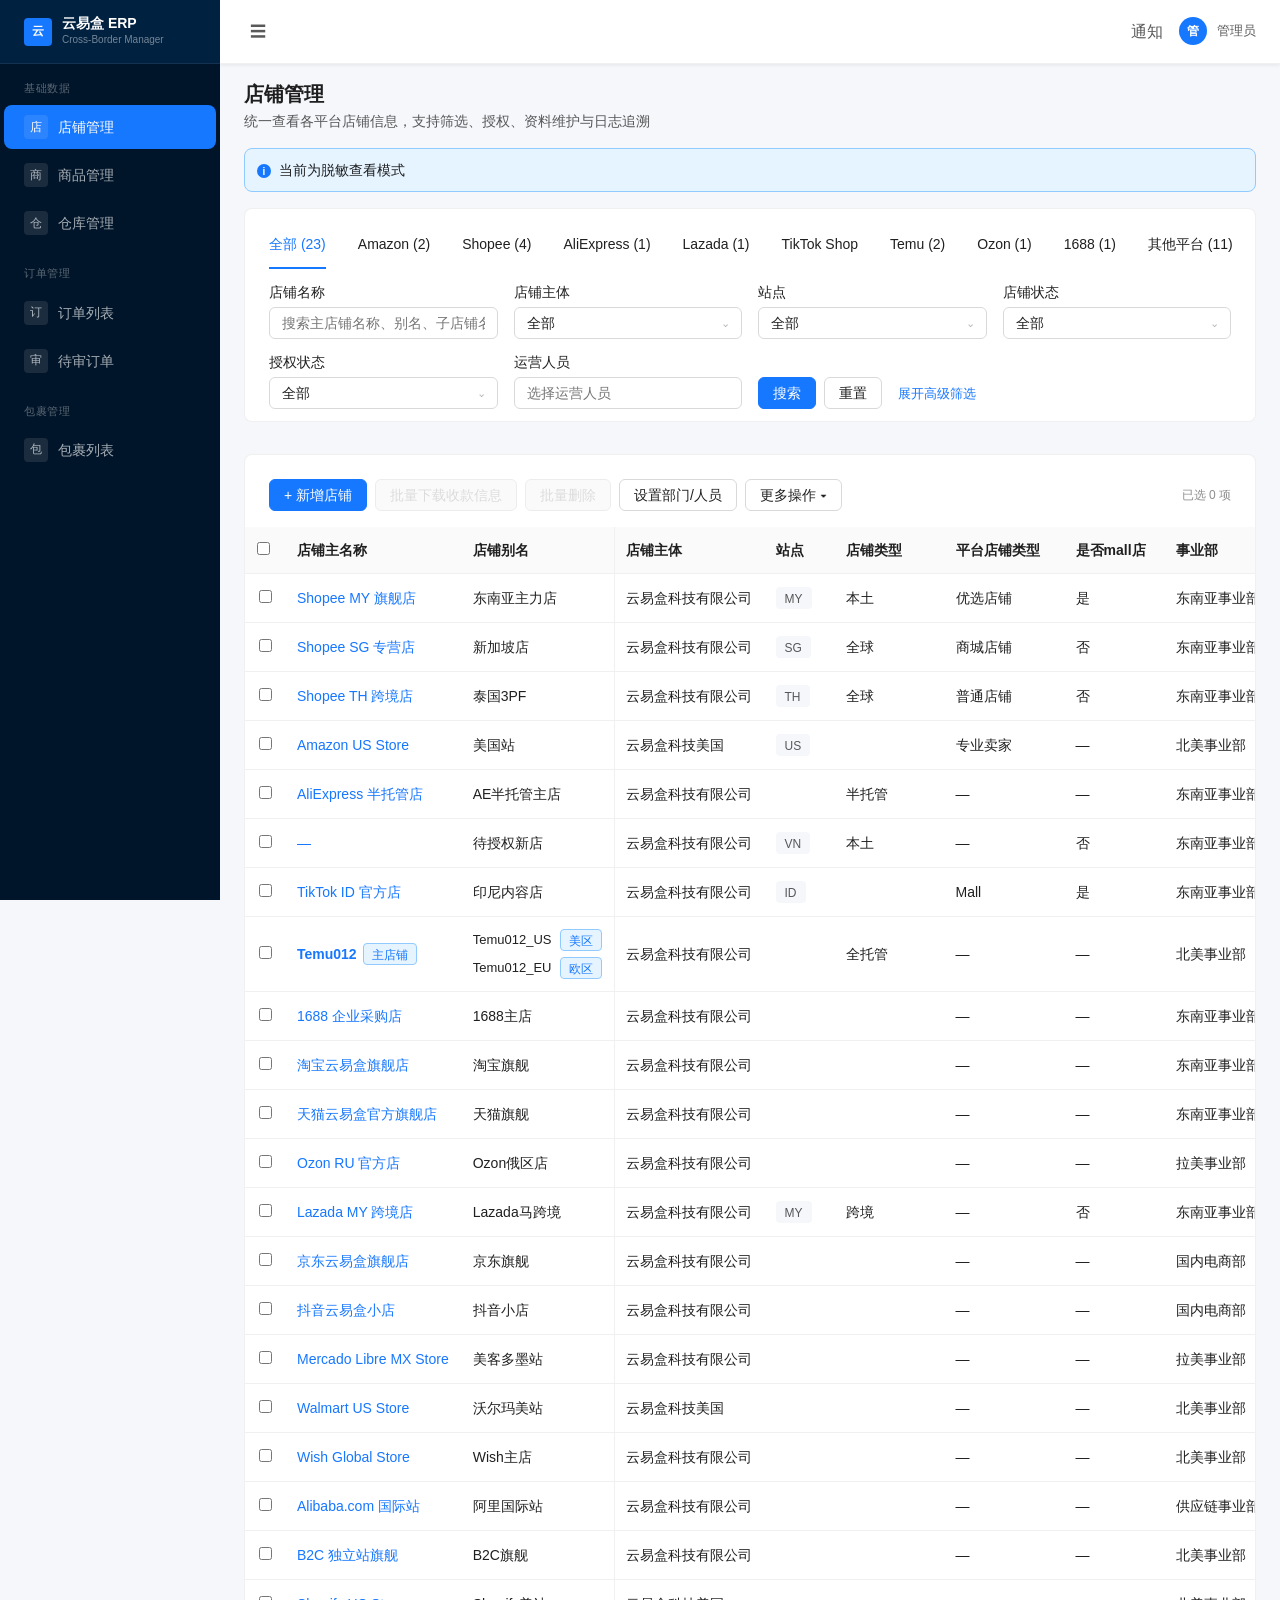
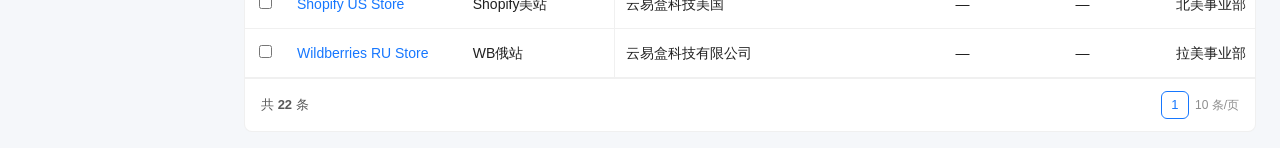
==== commit 4b1726a0: "publish store-management 202608081136" ====
--- a/prototype/store-management/index.html
+++ b/prototype/store-management/index.html
@@ -1,14 +1,14 @@
 ﻿<!doctype html>
 <html lang="zh-CN">
 <head>
-  <!-- build:202608071005 -->
+  <!-- build:202608081136 -->
 <meta name="build-commit" content="ozon-ui-202608041520">
 <meta name="build-time" content="2026-08-04T15:20:00+08:00">
   <meta charset="UTF-8" />
   <meta name="viewport" content="width=device-width, initial-scale=1.0" />
   <title>店铺管理 · 跨境电商 ERP</title>
   <link rel="stylesheet" href="../../ui-library/tokens.css" />
-  <link rel="stylesheet" href="styles.css?v=202608071005" />
+  <link rel="stylesheet" href="styles.css?v=202608081136" />
 </head>
 <body>
 <div class="erp-shell">
@@ -422,11 +422,13 @@
         <!-- TikTok：广告授权信息（规则与列表气泡一致） -->
         <div class="card" id="tiktokAdAuthCard" hidden>
           <div class="card-title">广告授权信息</div>
-          <div class="ad-auth-meta" style="margin-bottom:12px;">
-            <span class="desc-label">广告授权状态</span>
-            <span id="tiktokAdAuthStatus" class="tag tag-gray">—</span>
-          </div>
-          <div id="tiktokAdAuthList" class="tk-ad-account-list"></div>
+          <div class="desc-grid" style="margin-bottom:14px;">
+            <div class="desc-item">
+              <span class="desc-label">广告授权状态</span>
+              <span id="tiktokAdAuthStatus" class="tag tag-gray">—</span>
+            </div>
+          </div>
+          <div id="tiktokAdAuthList" class="tk-ad-account-list tk-ad-account-panel"></div>
         </div>
 
         <!-- Ozon：内联授权编辑 -->
@@ -709,7 +711,7 @@
       <div class="form-section" id="editTiktokAdAuthSection" hidden>
         <div class="form-section-title">广告授权信息</div>
         <p class="token-hint" style="margin-top:0;">展示规则与列表悬浮气泡一致：当前花费广告户置顶，已过滤废弃停用 / 待签约 / 确认失败</p>
-        <div id="editTiktokAdAuthList" class="tk-ad-account-list"></div>
+        <div id="editTiktokAdAuthList" class="tk-ad-account-list tk-ad-account-panel"></div>
       </div>
       <div class="form-section-title">账号环境与注册信息</div>
       <div class="form-grid">
@@ -735,6 +737,23 @@
     <div class="drawer-footer">
       <button class="btn" id="btnCancelEditBasic" type="button">取消</button>
       <button class="btn primary" id="btnSaveEditBasic" type="button">保存并关闭</button>
+    </div>
+  </div>
+</div>
+
+<!-- ============ TikTok 广告授权凭证确认（回调页轻弹窗） ============ -->
+<div class="modal-overlay" id="modalTkAdCredential" hidden>
+  <div class="modal tk-ad-credential-modal">
+    <div class="modal-header">
+      <h3>🔑 绑定店铺广告户</h3>
+    </div>
+    <div class="modal-body">
+      <div class="tk-ad-credential-list" id="tkAdCredentialList"></div>
+      <p class="tk-ad-credential-status" id="tkAdCredentialStatus">已选 0 个广告户，确认后将绑定到当前店铺</p>
+      <p class="tk-ad-credential-hint" id="tkAdCredentialHint" hidden>请至少勾选 1 个广告户后，才可确认并应用</p>
+    </div>
+    <div class="modal-footer">
+      <button class="btn primary" id="btnConfirmTkAdCredential" type="button" disabled>确认并应用</button>
     </div>
   </div>
 </div>
@@ -862,7 +881,7 @@
   <div id="tkAdAccountPopoverBody" class="tk-ad-account-list"></div>
 </div>
 
-<script src="data.js?v=202608071005"></script>
-<script src="script.js?v=202608071005"></script>
+<script src="data.js?v=202608081136"></script>
+<script src="script.js?v=202608081136"></script>
 </body>
 </html>
--- a/prototype/store-management/styles.css
+++ b/prototype/store-management/styles.css
@@ -463,13 +463,46 @@
 /* TikTok 广告户名称 / 气泡 / 授权列表 */
 .tk-ad-name-trigger{color:var(--primary);cursor:pointer;border-bottom:1px dashed rgba(22,119,255,.45)}
 .tk-ad-name-trigger:hover{color:#0958d9}
-.tk-ad-popover{position:fixed;z-index:2100;min-width:360px;max-width:480px;padding:12px;background:#fff;border:1px solid var(--border);border-radius:8px;box-shadow:0 8px 24px rgba(0,0,0,.12)}
+.tk-ad-popover{position:fixed;z-index:2100;min-width:380px;max-width:520px;padding:10px;background:#fff;border:1px solid var(--border);border-radius:8px;box-shadow:0 8px 24px rgba(0,0,0,.12)}
 .tk-ad-popover[hidden]{display:none!important}
-.tk-ad-popover-title{font-size:13px;font-weight:600;color:var(--text);margin-bottom:8px}
-.tk-ad-account-list .empty-hint{padding:12px;color:var(--subtle);font-size:13px;background:#fafafa;border:1px dashed var(--border-light);border-radius:6px}
-.tk-ad-mini-table{width:100%;border-collapse:collapse;font-size:12px}
-.tk-ad-mini-table th,.tk-ad-mini-table td{padding:8px 10px;border-bottom:1px solid var(--border-light);text-align:left;vertical-align:middle}
+.tk-ad-account-list .empty-hint{padding:16px;color:var(--subtle);font-size:13px;background:#fafafa;border:1px dashed var(--border-light);border-radius:8px;text-align:center}
+.tk-ad-mini-table{border-collapse:collapse;font-size:13px}
+.tk-ad-mini-table th,.tk-ad-mini-table td{padding:10px 16px;border-bottom:1px solid var(--border-light);text-align:left;vertical-align:middle}
+.tk-ad-mini-table tbody tr:last-child td{border-bottom:none}
 .tk-ad-mini-table th{background:#fafafa;color:var(--muted);font-weight:600}
 .tk-ad-mini-table tr.is-current td{background:#f0f7ff}
-.tk-ad-current-tag{display:inline-block;margin-left:6px;padding:0 6px;height:18px;line-height:18px;border-radius:4px;background:#e6f4ff;color:#1677ff;font-size:11px}
-.ad-auth-meta{display:flex;align-items:center;gap:8px;font-size:13px}
+.tk-ad-current-tag{display:inline-block;margin-left:6px;padding:0 6px;height:18px;line-height:18px;border-radius:4px;background:#e6f4ff;color:#1677ff;font-size:11px;vertical-align:middle}
+
+/* 详情 / 编辑：与店铺授权卡片同宽，三列比例固定，避免过窄或过散 */
+.tk-ad-account-panel{border:1px solid var(--border-light);border-radius:8px;overflow:hidden;background:#fff}
+.tk-ad-account-panel .tk-ad-mini-table{width:100%;table-layout:fixed}
+.tk-ad-account-panel .tk-ad-mini-table th:nth-child(1),
+.tk-ad-account-panel .tk-ad-mini-table td:nth-child(1){width:34%}
+.tk-ad-account-panel .tk-ad-mini-table th:nth-child(2),
+.tk-ad-account-panel .tk-ad-mini-table td:nth-child(2){width:28%;font-variant-numeric:tabular-nums}
+.tk-ad-account-panel .tk-ad-mini-table th:nth-child(3),
+.tk-ad-account-panel .tk-ad-mini-table td:nth-child(3){width:16%}
+.tk-ad-account-panel .tk-ad-mini-table th:nth-child(4),
+.tk-ad-account-panel .tk-ad-mini-table td:nth-child(4){width:22%}
+.tk-ad-account-panel .tk-ad-mini-table td{word-break:break-all}
+
+/* 列表悬浮气泡：紧凑自适应 */
+.tk-ad-popover .tk-ad-mini-table{width:auto;max-width:100%;table-layout:auto}
+.tk-ad-popover .tk-ad-mini-table th,
+.tk-ad-popover .tk-ad-mini-table td{padding:7px 12px;white-space:nowrap;word-break:normal}
+
+/* TikTok 广告授权凭证确认弹窗 */
+.tk-ad-credential-modal{width:520px;max-width:calc(100vw - 32px)}
+.tk-ad-credential-list{display:flex;flex-direction:column;gap:12px}
+.tk-ad-credential-item{display:flex;gap:10px;align-items:flex-start;padding:12px 14px;border:1px solid var(--border-light);border-radius:8px;background:#fff;cursor:pointer}
+.tk-ad-credential-item:hover{border-color:#91caff;background:#fafafa}
+.tk-ad-credential-item.is-checked{border-color:#1677ff;background:#f0f7ff}
+.tk-ad-credential-item input{margin-top:3px;flex:none}
+.tk-ad-credential-item-body{min-width:0;flex:1}
+.tk-ad-credential-item-title{font-size:13px;font-weight:600;color:var(--text);line-height:1.5}
+.tk-ad-credential-id{font-weight:400;color:var(--muted)}
+.tk-ad-credential-item-meta{margin-top:6px;padding-left:0;font-size:12px;color:#0958d9;line-height:1.5}
+.tk-ad-credential-status{margin:14px 0 0;font-size:13px;color:var(--text);line-height:1.5}
+.tk-ad-credential-status.is-empty{color:var(--subtle)}
+.tk-ad-credential-hint{margin:8px 0 0;font-size:12px;color:var(--danger)}
+#btnConfirmTkAdCredential:disabled{opacity:.45;cursor:not-allowed}
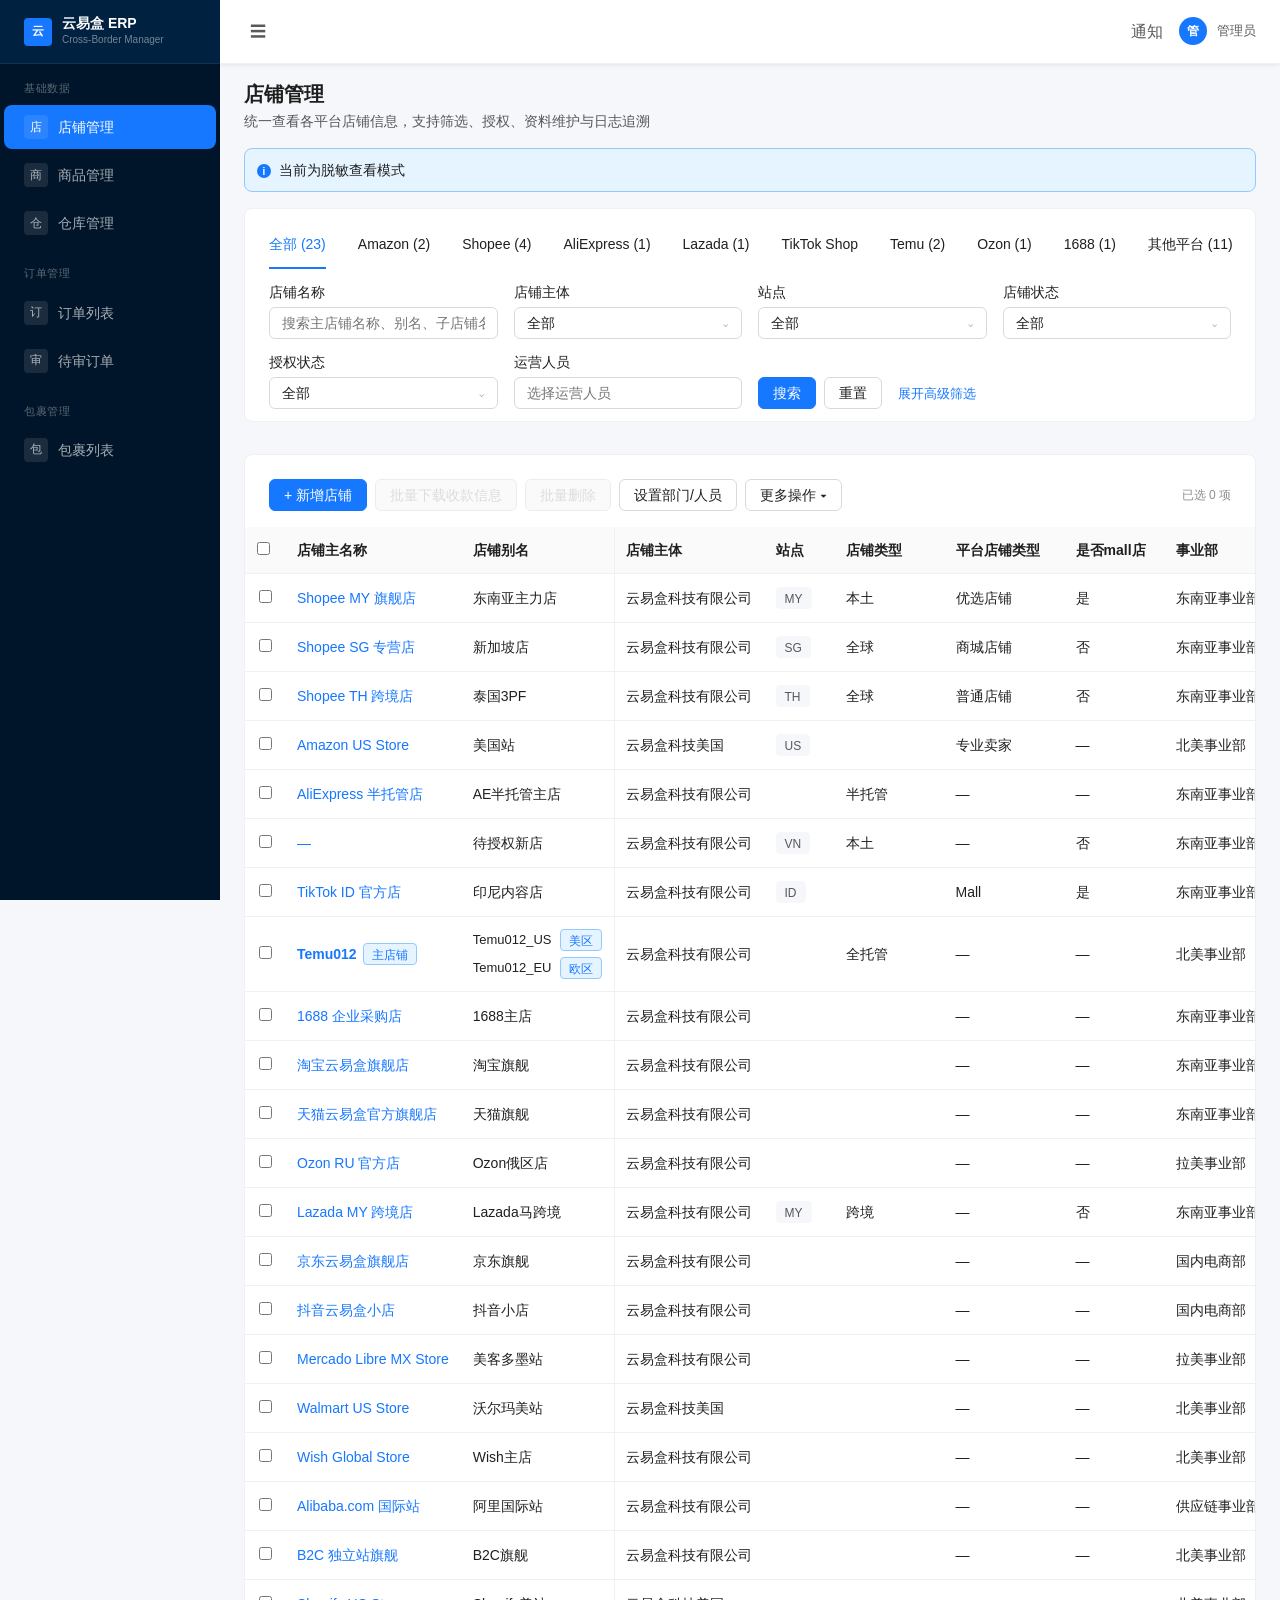
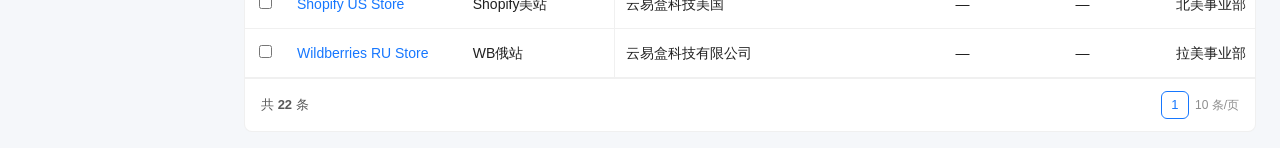
==== commit eb559388: "publish store-management 202608081138" ====
--- a/prototype/store-management/index.html
+++ b/prototype/store-management/index.html
@@ -1,14 +1,14 @@
 ﻿<!doctype html>
 <html lang="zh-CN">
 <head>
-  <!-- build:202608081136 -->
+  <!-- build:202608081138 -->
 <meta name="build-commit" content="ozon-ui-202608041520">
 <meta name="build-time" content="2026-08-04T15:20:00+08:00">
   <meta charset="UTF-8" />
   <meta name="viewport" content="width=device-width, initial-scale=1.0" />
   <title>店铺管理 · 跨境电商 ERP</title>
   <link rel="stylesheet" href="../../ui-library/tokens.css" />
-  <link rel="stylesheet" href="styles.css?v=202608081136" />
+  <link rel="stylesheet" href="styles.css?v=202608081138" />
 </head>
 <body>
 <div class="erp-shell">
@@ -881,7 +881,7 @@
   <div id="tkAdAccountPopoverBody" class="tk-ad-account-list"></div>
 </div>
 
-<script src="data.js?v=202608081136"></script>
-<script src="script.js?v=202608081136"></script>
+<script src="data.js?v=202608081138"></script>
+<script src="script.js?v=202608081138"></script>
 </body>
 </html>
